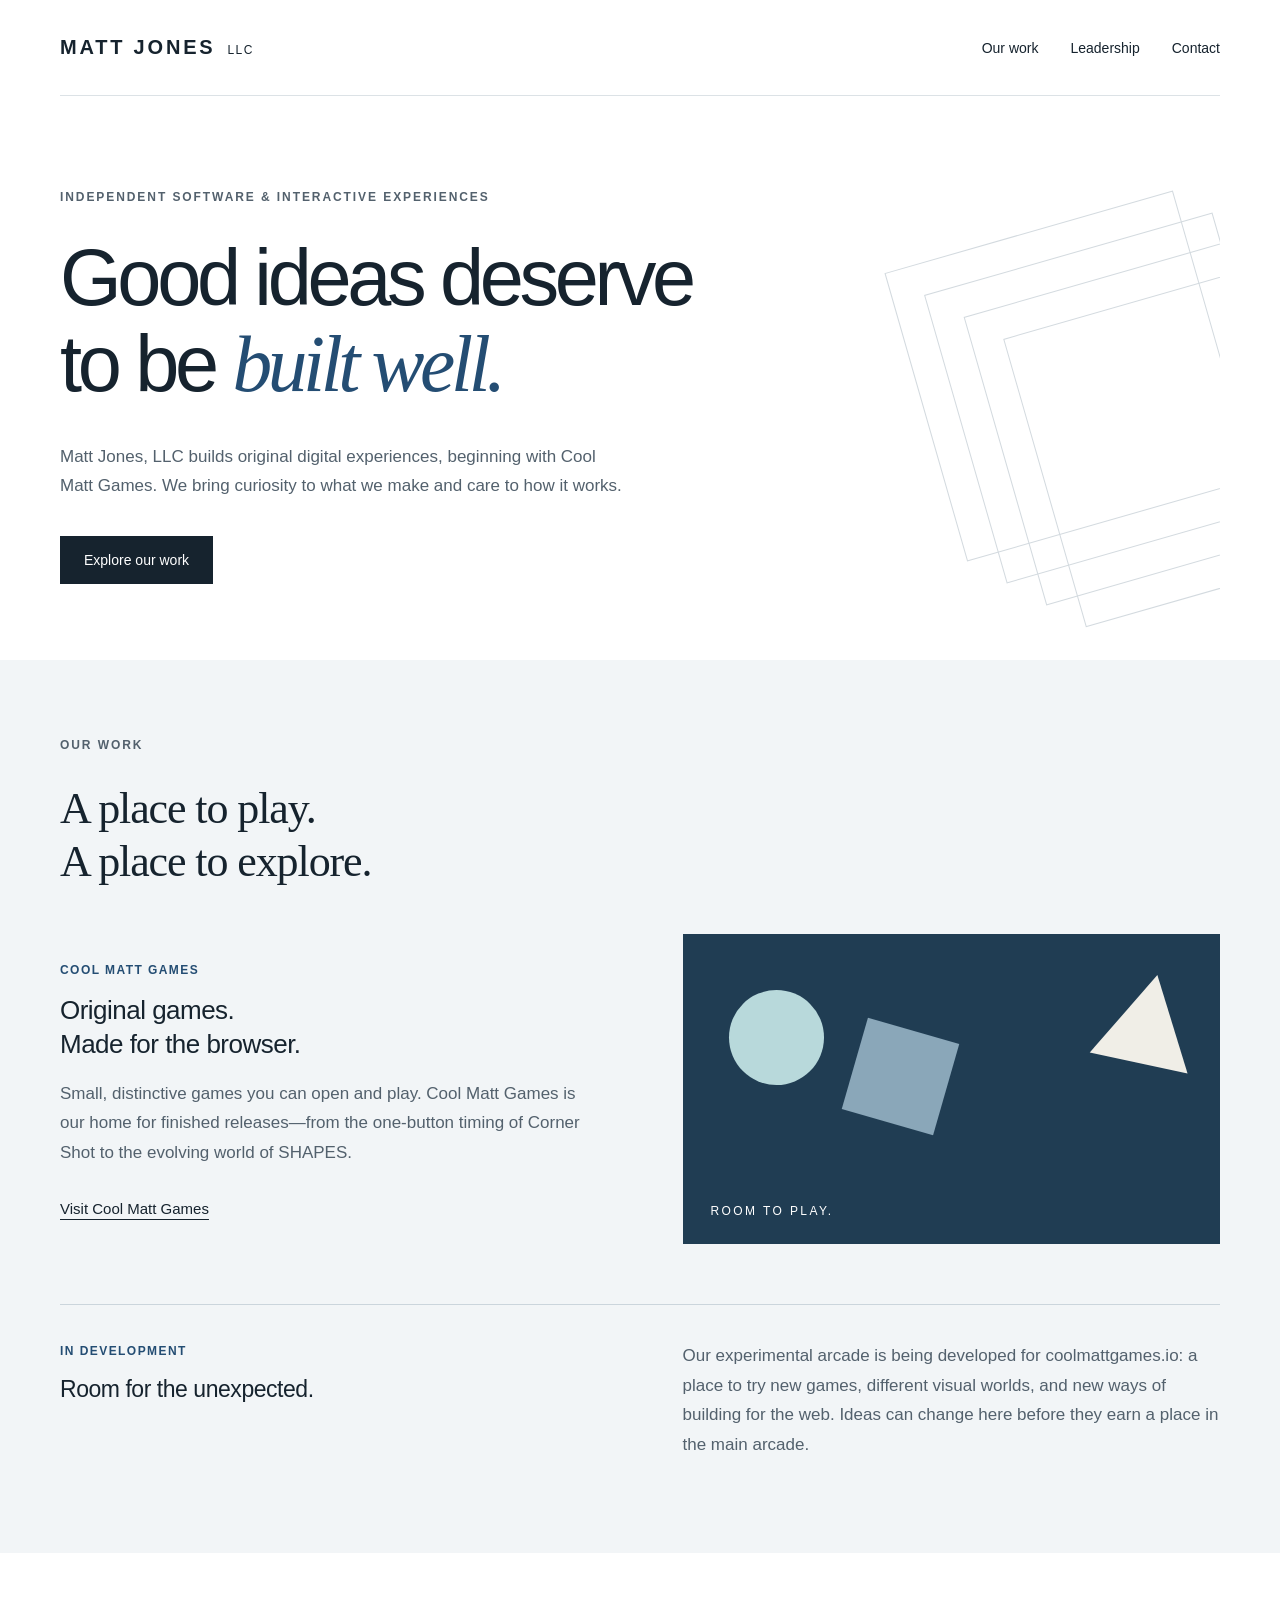
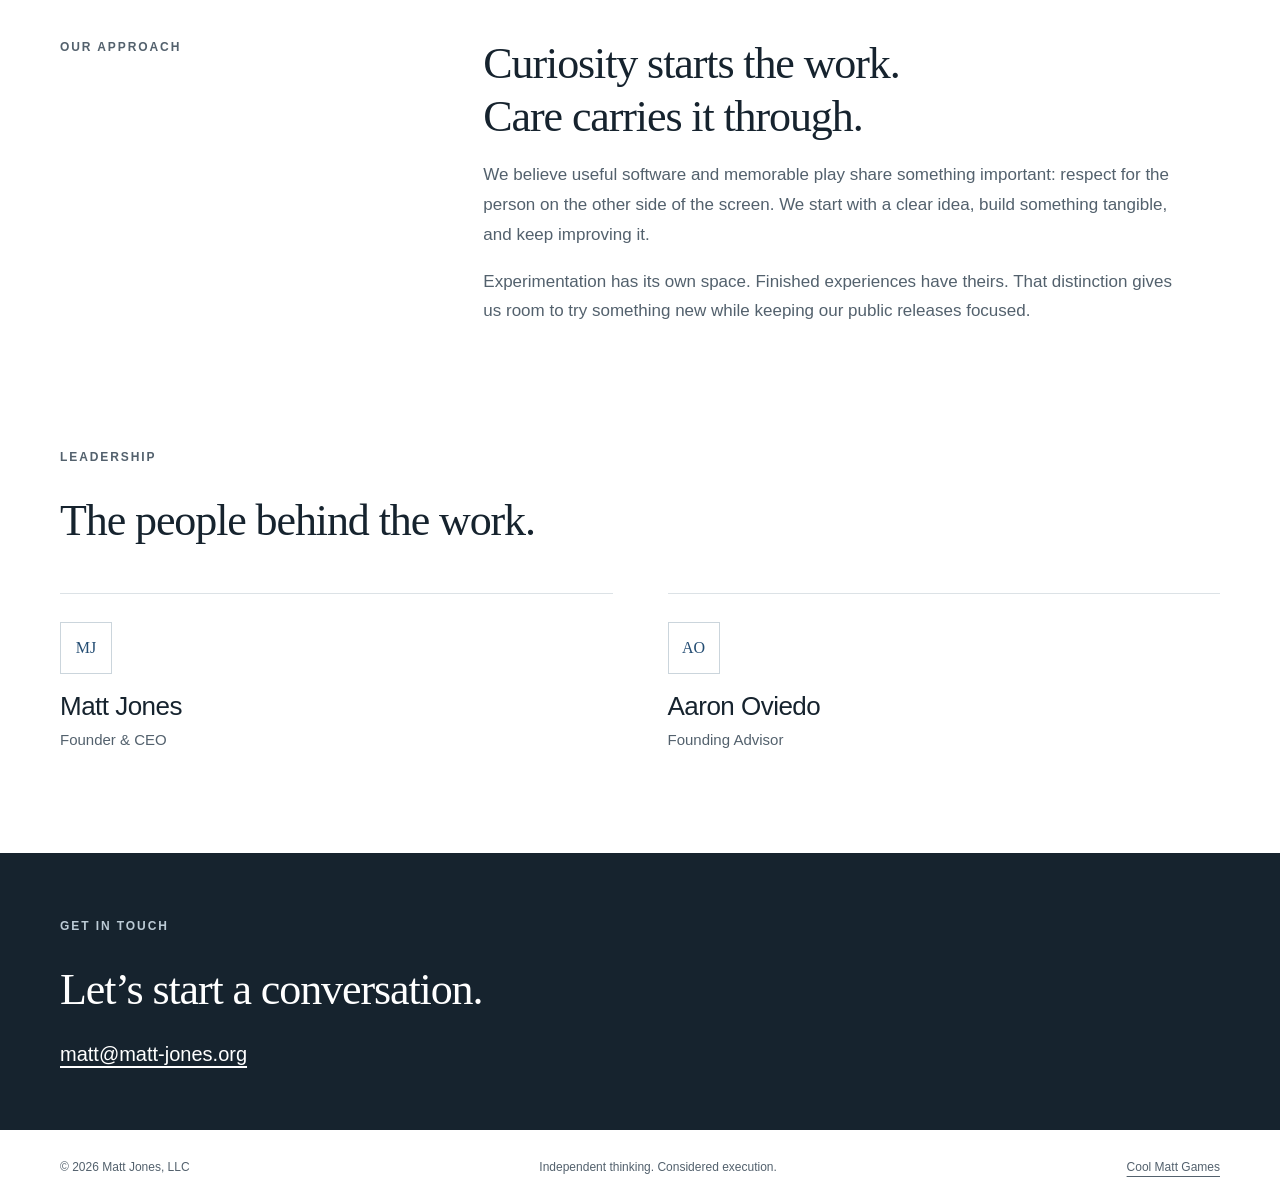
==== index.html @ 23933358 "Create company website and Claude-ready development foundation" ====
<!doctype html>
<html lang="en">
<head>
<meta charset="utf-8"><meta name="viewport" content="width=device-width, initial-scale=1">
<title>Matt Jones, LLC | Independent software & interactive experiences</title>
<meta name="description" content="Matt Jones, LLC is the company behind Cool Matt Games. Independent software, original browser games, and room to explore what's next.">
<link rel="canonical" href="https://matt-jones.org/"><link rel="icon" href="assets/mark.svg" type="image/svg+xml"><link rel="stylesheet" href="assets/company.css">
<meta property="og:title" content="Matt Jones, LLC"><meta property="og:description" content="Independent software. Original experiences. The company behind Cool Matt Games."><meta property="og:type" content="website"><meta property="og:url" content="https://matt-jones.org/">
</head>
<body>
<a class="skip" href="#main">Skip to content</a>
<header class="wrap"><a class="wordmark" href="./" aria-label="Matt Jones LLC home">MATT JONES<span>LLC</span></a><nav aria-label="Main navigation"><a href="#work">Our work</a><a href="#leadership">Leadership</a><a href="mailto:matt@matt-jones.org">Contact</a></nav></header>
<main id="main">
<section class="hero wrap"><p class="eyebrow">INDEPENDENT SOFTWARE & INTERACTIVE EXPERIENCES</p><h1>Good ideas deserve<br>to be <em>built well.</em></h1><div class="intro"><p>Matt Jones, LLC builds original digital experiences, beginning with Cool Matt Games. We bring curiosity to what we make and care to how it works.</p><a class="button" href="#work">Explore our work</a></div><div class="architectural" aria-hidden="true"><span></span><span></span><span></span><span></span></div></section>
<section class="work" id="work"><div class="wrap"><div class="section-heading"><p class="eyebrow">OUR WORK</p><h2>A place to play.<br>A place to explore.</h2></div><article class="project"><div><span class="tag">COOL MATT GAMES</span><h3>Original games.<br>Made for the browser.</h3><p>Small, distinctive games you can open and play. Cool Matt Games is our home for finished releases—from the one-button timing of Corner Shot to the evolving world of SHAPES.</p><a class="text-link" href="https://coolmatt.games">Visit Cool Matt Games</a></div><div class="game-art" aria-hidden="true"><div class="circle"></div><div class="square"></div><div class="triangle"></div><span>ROOM TO PLAY.</span></div></article><article class="experiment"><div><span class="tag">IN DEVELOPMENT</span><h3>Room for the unexpected.</h3></div><p>Our experimental arcade is being developed for coolmattgames.io: a place to try new games, different visual worlds, and new ways of building for the web. Ideas can change here before they earn a place in the main arcade.</p></article></div></section>
<section class="approach wrap"><p class="eyebrow">OUR APPROACH</p><div><h2>Curiosity starts the work.<br>Care carries it through.</h2><p>We believe useful software and memorable play share something important: respect for the person on the other side of the screen. We start with a clear idea, build something tangible, and keep improving it.</p><p>Experimentation has its own space. Finished experiences have theirs. That distinction gives us room to try something new while keeping our public releases focused.</p></div></section>
<section id="leadership" class="leadership wrap"><div class="section-heading"><p class="eyebrow">LEADERSHIP</p><h2>The people behind the work.</h2></div><div class="people"><article><span class="monogram" aria-hidden="true">MJ</span><h3>Matt Jones</h3><p>Founder & CEO</p></article><article><span class="monogram" aria-hidden="true">AO</span><h3>Aaron Oviedo</h3><p>Founding Advisor</p></article></div></section>
<section class="contact"><div class="wrap"><p class="eyebrow">GET IN TOUCH</p><h2>Let’s start a conversation.</h2><a href="mailto:matt@matt-jones.org">matt@matt-jones.org</a></div></section>
</main><footer class="wrap"><span>© 2026 Matt Jones, LLC</span><span>Independent thinking. Considered execution.</span><a href="https://coolmatt.games">Cool Matt Games</a></footer>
</body></html>
---- assets/company.css ----
:root{color-scheme:light;--ink:#16232e;--muted:#53616d;--blue:#244d73;--line:#dce2e6;--paper:#fff;--soft:#f2f5f7;font-family:Arial,Helvetica,sans-serif;color:var(--ink);background:var(--paper)}
*{box-sizing:border-box}body{margin:0}a{color:inherit;text-underline-offset:5px}a:focus-visible{outline:3px solid #2e72ad;outline-offset:6px}.wrap{width:min(1160px,calc(100% - 96px));margin-inline:auto}header{display:flex;align-items:center;justify-content:space-between;padding-block:36px;border-bottom:1px solid var(--line)}.wordmark{text-decoration:none;letter-spacing:.14em;font-size:20px;font-weight:800}.wordmark span{font-weight:400;font-size:12px;letter-spacing:.12em;margin-left:12px}nav{display:flex;gap:32px}nav a{text-decoration:none;font-size:14px}nav a:hover,.text-link:hover{color:var(--blue)}.eyebrow{font-size:12px;letter-spacing:.16em;font-weight:700;margin:0 0 28px;line-height:1.6}.hero{padding-top:92px;position:relative;overflow:hidden;padding-bottom:76px}.hero h1{font-size:clamp(48px,6.2vw,82px);font-weight:400;line-height:1.08;letter-spacing:-.055em;margin:0 0 34px;position:relative;z-index:1}.hero em{font-family:Georgia,serif;font-weight:400;color:var(--blue)}.intro{max-width:570px;position:relative;z-index:1}.intro p,p{font-size:17px;line-height:1.75;color:var(--muted)}.button{display:inline-block;background:var(--ink);color:white;text-decoration:none;padding:16px 24px;font-size:14px;margin-top:18px}.button:hover{background:var(--blue)}.architectural{position:absolute;right:0;top:130px;width:300px;height:300px;transform:rotate(-16deg);opacity:.5;z-index:0}.architectural span{position:absolute;border:1px solid #a8b6c0;width:100%;height:100%}.architectural span:nth-child(2){inset:32px}.architectural span:nth-child(3){inset:64px}.architectural span:nth-child(4){inset:96px}.work{background:var(--soft);padding:76px 0}.section-heading{margin-bottom:45px}h2{font-family:Georgia,serif;font-size:clamp(30px,3.5vw,44px);font-weight:400;line-height:1.2;letter-spacing:-.025em;margin:0}h3{font-size:26px;line-height:1.3;font-weight:500;letter-spacing:-.02em;margin:16px 0}.project{display:grid;grid-template-columns:1fr 1fr;gap:85px;align-items:center}.tag{font-size:12px;font-weight:700;letter-spacing:.12em;color:var(--blue)}.text-link{font-size:15px;display:inline-block;margin-top:15px}.game-art{height:310px;background:#203d53;position:relative;overflow:hidden}.game-art span{position:absolute;left:28px;bottom:26px;color:#fff;font-size:12px;letter-spacing:.2em}.circle{width:95px;height:95px;border-radius:50%;background:#b8d9db;position:absolute;top:56px;left:46px}.square{width:95px;height:95px;background:#8aa7b9;position:absolute;top:95px;left:170px;transform:rotate(16deg)}.triangle{position:absolute;right:22px;top:40px;width:0;height:0;border-left:50px solid transparent;border-right:50px solid transparent;border-bottom:90px solid #f0eee7;transform:rotate(12deg)}.experiment{border-top:1px solid #cbd5dc;margin-top:60px;padding-top:36px;display:grid;grid-template-columns:1fr 1fr;gap:85px}.experiment p{margin-top:0}.experiment h3{font-size:23px}.approach{padding-block:85px;display:grid;grid-template-columns:1fr 2fr;gap:55px}.approach p{max-width:700px}.leadership{padding-block:20px 85px}.people{display:grid;grid-template-columns:1fr 1fr;gap:55px}.people article{border-top:1px solid var(--line);padding-top:28px}.monogram{display:inline-flex;width:52px;height:52px;border:1px solid #cbd5dc;align-items:center;justify-content:center;font-family:Georgia,serif;color:var(--blue)}.people h3{margin-bottom:3px}.people p{margin-top:0;font-size:15px}.contact{background:var(--ink);color:white;padding-block:64px}.contact a{display:inline-block;margin-top:26px;font-size:20px}.contact .eyebrow{color:#bccbd6}footer{display:flex;flex-wrap:wrap;gap:24px;justify-content:space-between;padding-block:30px;font-size:12px;color:var(--muted)}.skip{position:absolute;left:20px;top:-80px;background:white;padding:12px;z-index:10}.skip:focus{top:12px}
@media(max-width:900px){.architectural{right:-200px;opacity:.25}.project,.experiment{gap:35px}.triangle{right:-15px}.square{left:130px}.wrap{width:calc(100% - 48px)}}@media(max-width:620px){header{align-items:flex-start;gap:24px;flex-direction:column;padding-block:24px}nav{gap:26px}.hero{padding-block:55px}.hero h1{font-size:48px}.eyebrow{font-size:11px}.architectural{display:none}.work{padding-block:48px}.project,.experiment,.approach{grid-template-columns:1fr;gap:24px}.game-art{height:260px}.square{left:45%}.triangle{right:20px}.experiment{margin-top:36px}.approach{padding-block:52px}.people{gap:20px}.people h3{font-size:22px}.leadership{padding-bottom:48px}footer{flex-direction:column;gap:14px}.contact{padding-block:45px}}
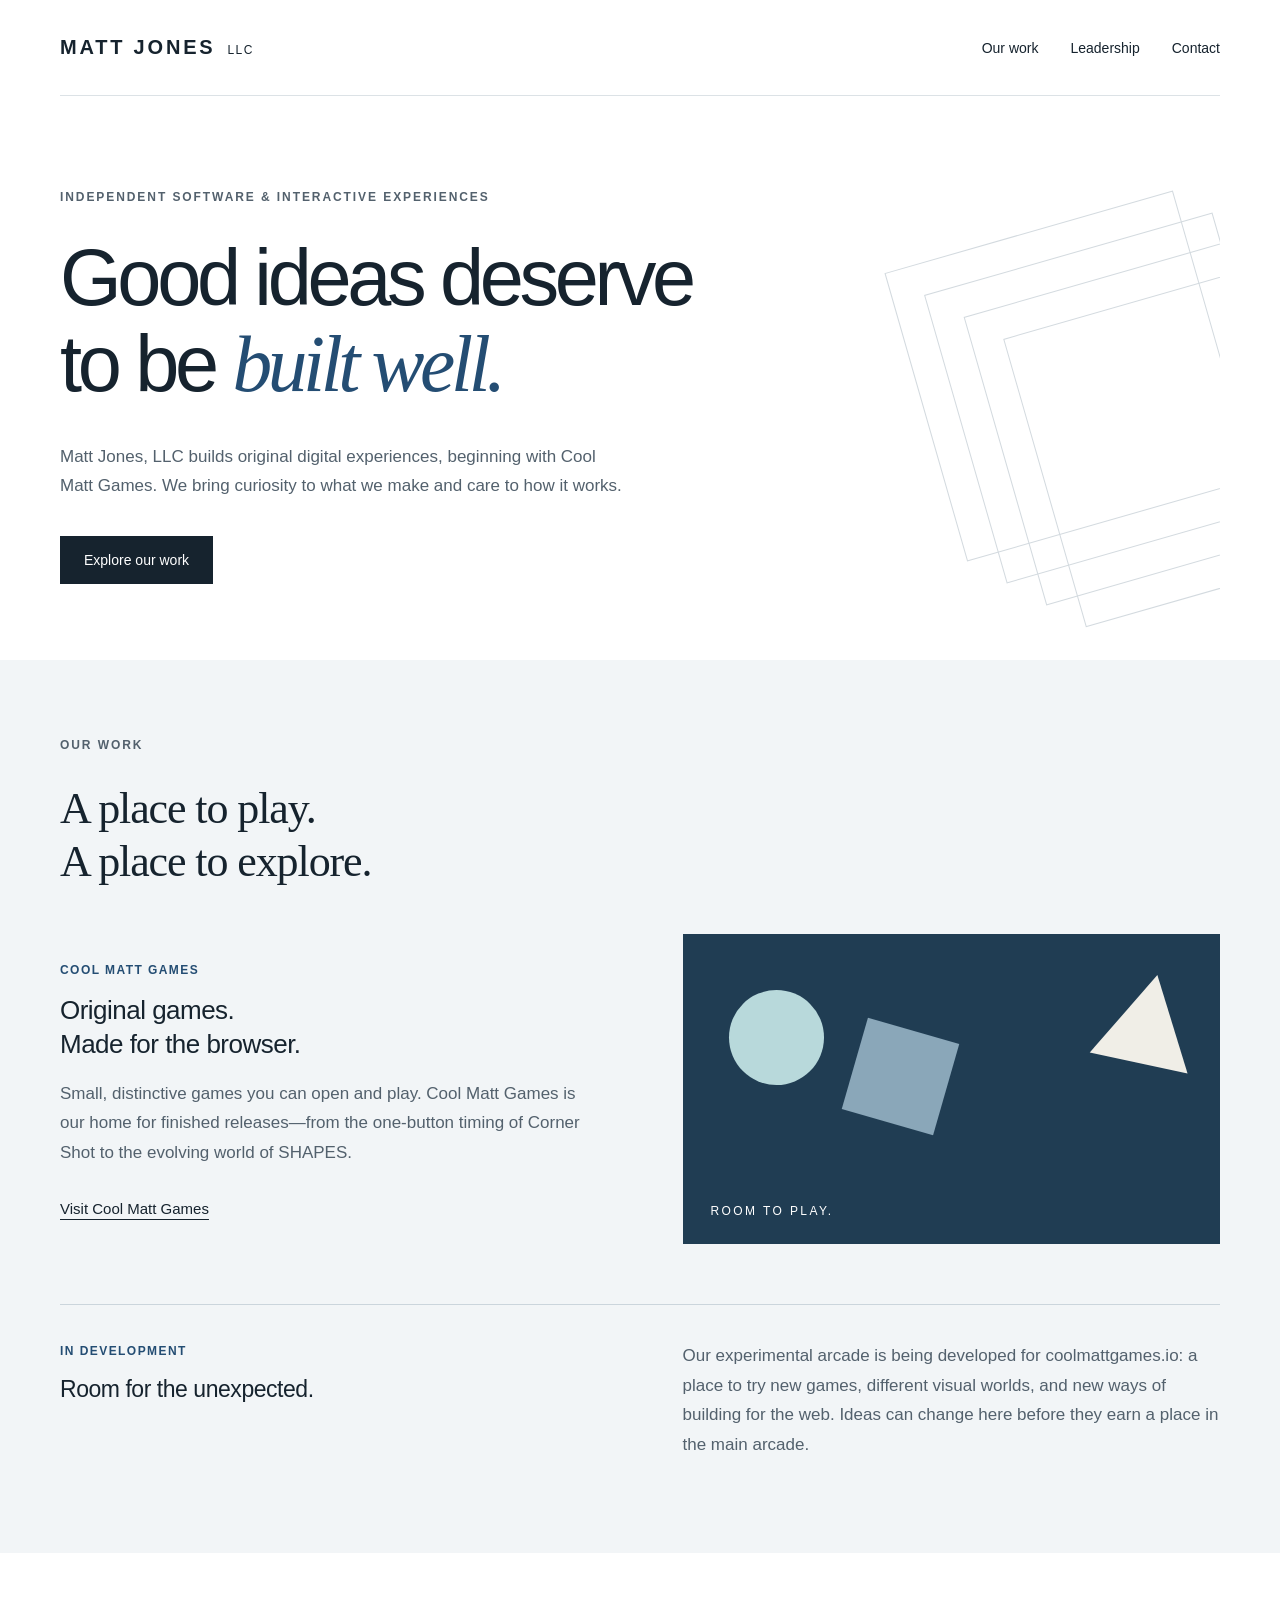
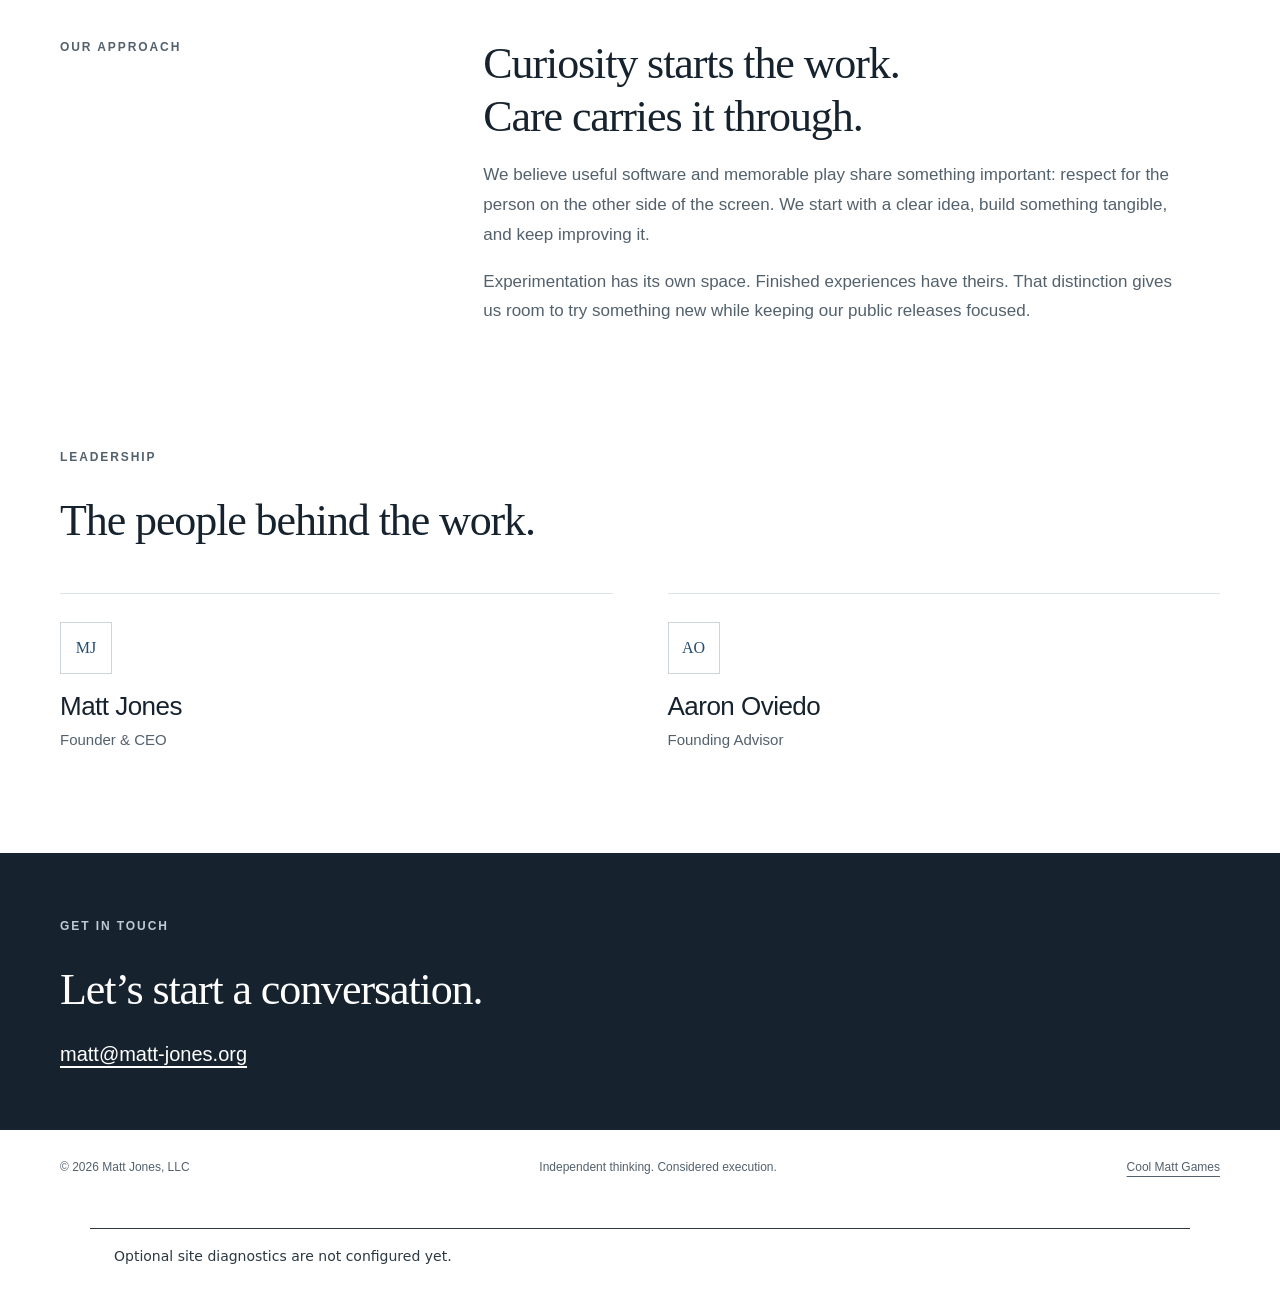
==== commit 5d2db9e4: "Publish site from 8105db6" ====
--- a/index.html
+++ b/index.html
@@ -6,6 +6,8 @@
 <meta name="description" content="Matt Jones, LLC is the company behind Cool Matt Games. Independent software, original browser games, and room to explore what's next.">
 <link rel="canonical" href="https://matt-jones.org/"><link rel="icon" href="assets/mark.svg" type="image/svg+xml"><link rel="stylesheet" href="assets/company.css">
 <meta property="og:title" content="Matt Jones, LLC"><meta property="og:description" content="Independent software. Original experiences. The company behind Cool Matt Games."><meta property="og:type" content="website"><meta property="og:url" content="https://matt-jones.org/">
+<script defer src="./assets/monitoring-config.js"></script>
+<script defer src="./assets/monitoring.js"></script>
 </head>
 <body>
 <a class="skip" href="#main">Skip to content</a>
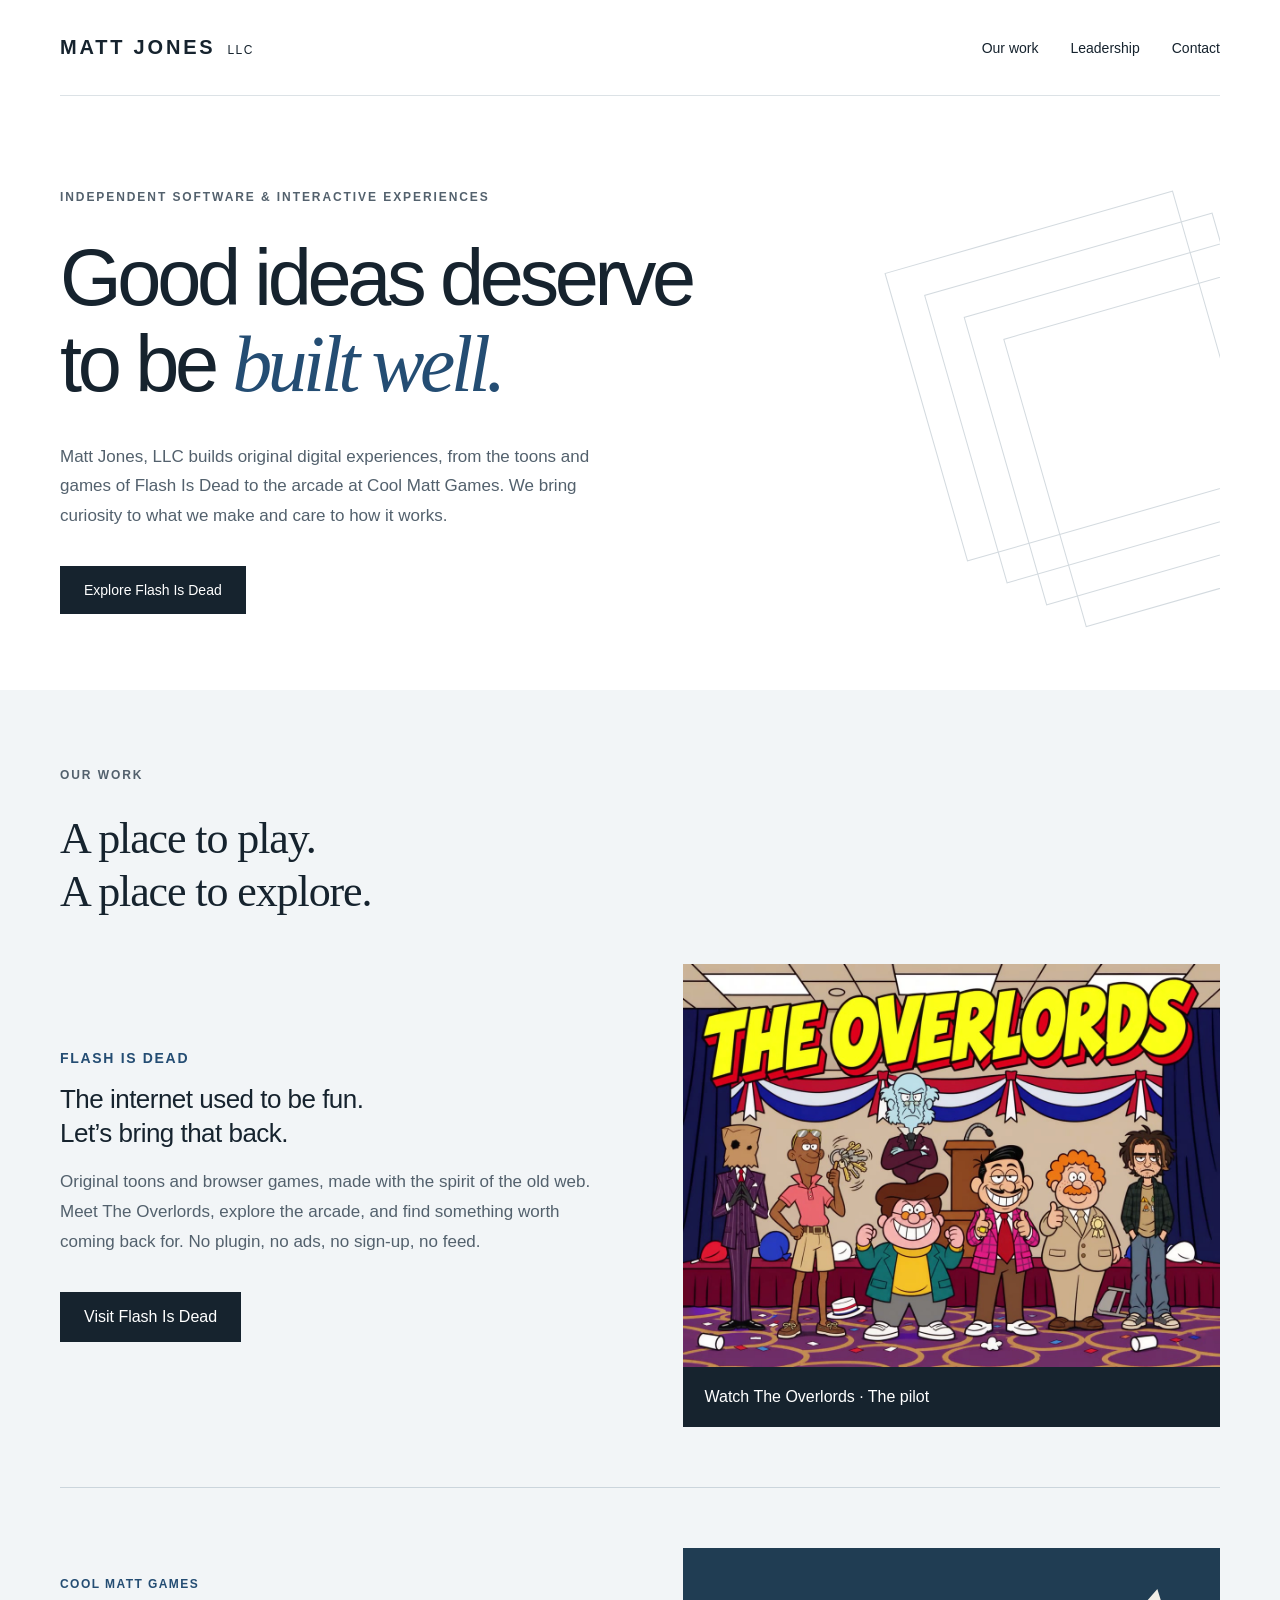
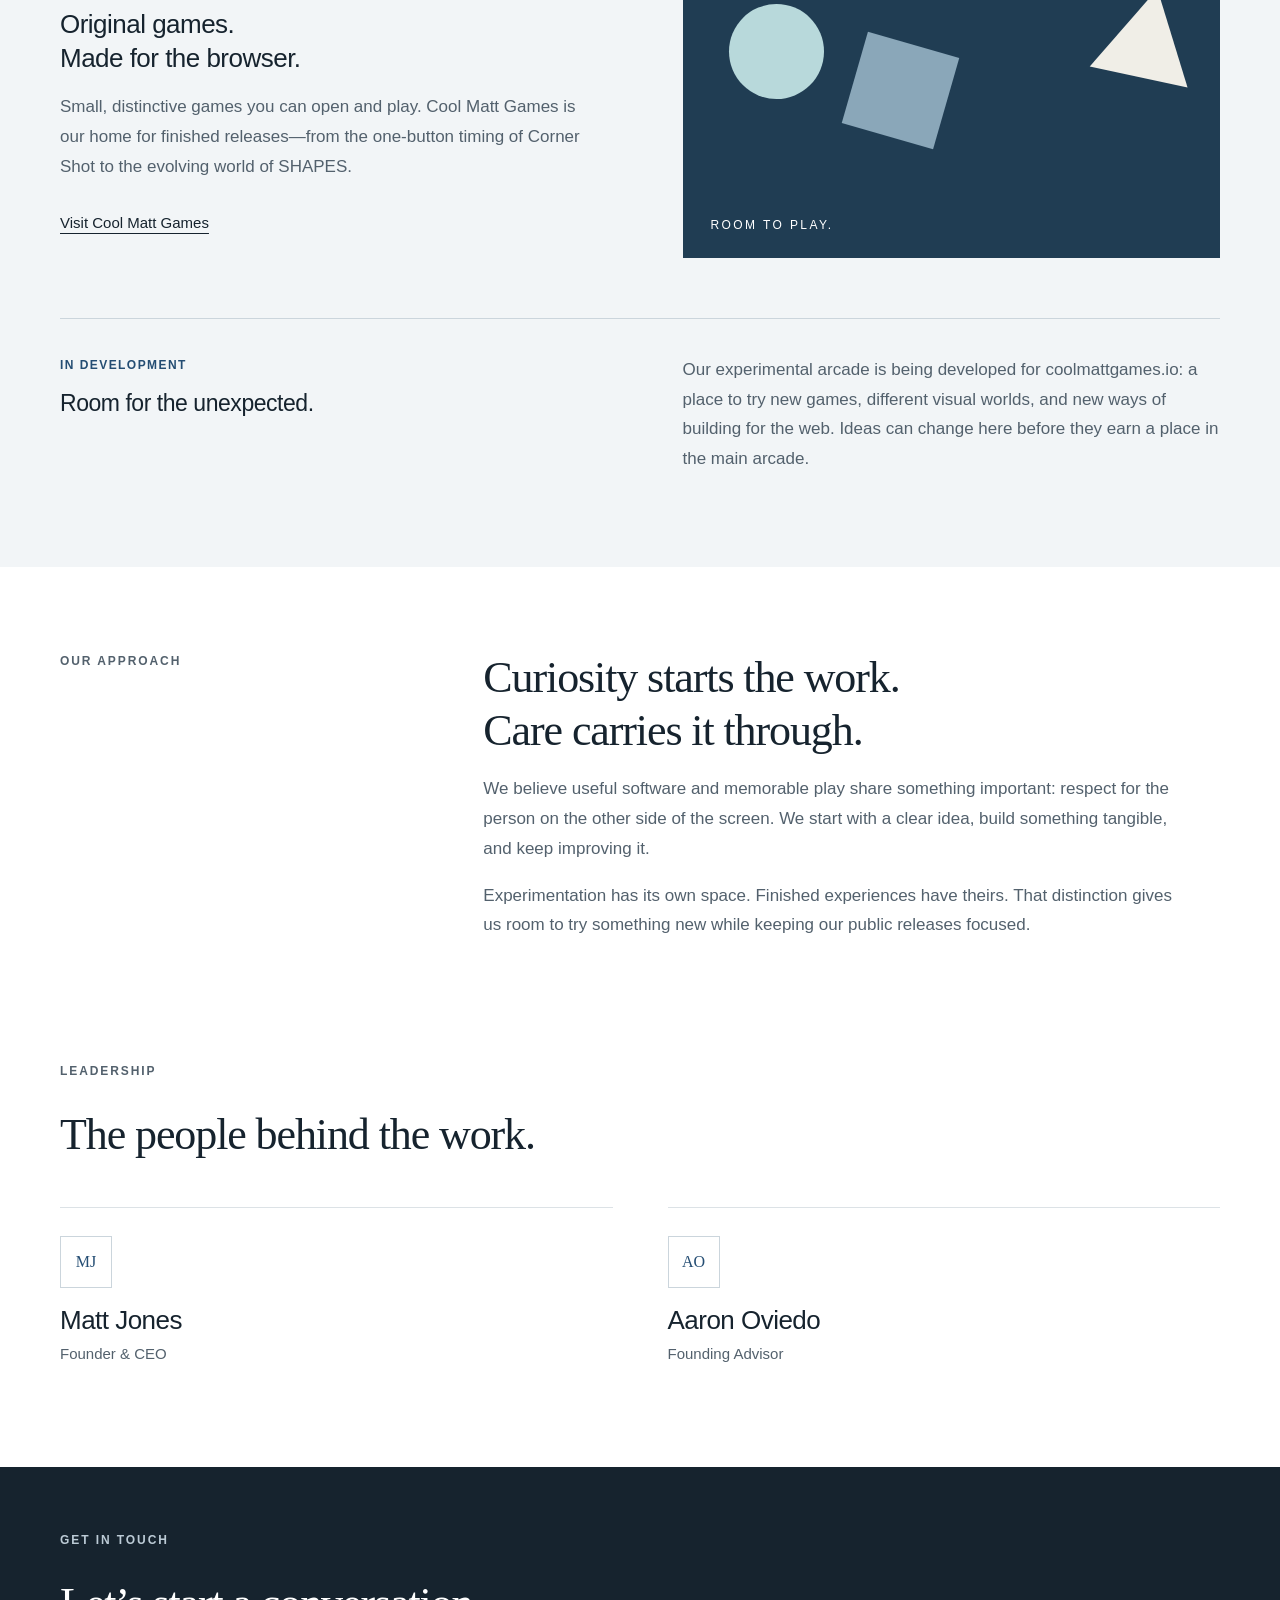
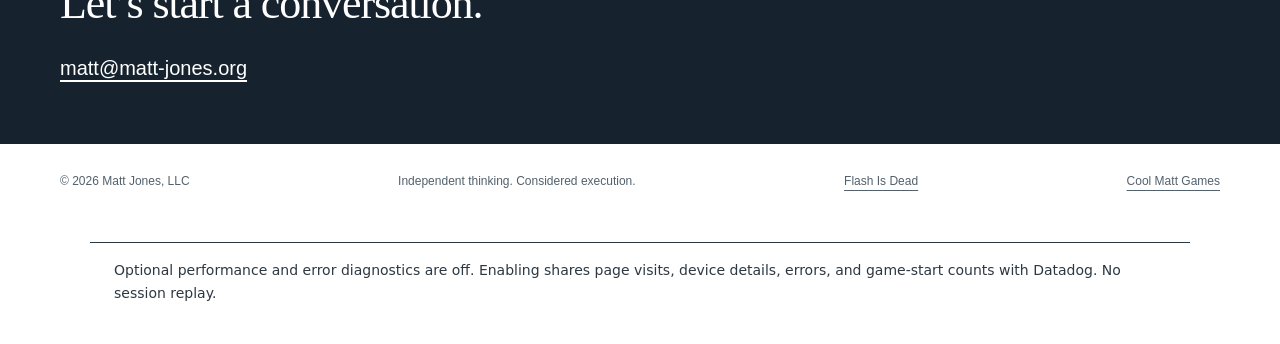
==== commit e3f4c33d: "Publish site from ded985d" ====
--- a/index.html
+++ b/index.html
@@ -3,9 +3,9 @@
 <head>
 <meta charset="utf-8"><meta name="viewport" content="width=device-width, initial-scale=1">
 <title>Matt Jones, LLC | Independent software & interactive experiences</title>
-<meta name="description" content="Matt Jones, LLC is the company behind Cool Matt Games. Independent software, original browser games, and room to explore what's next.">
+<meta name="description" content="Matt Jones, LLC is the company behind Flash Is Dead and Cool Matt Games. Original toons, browser games, and independent digital experiences.">
 <link rel="canonical" href="https://matt-jones.org/"><link rel="icon" href="assets/mark.svg" type="image/svg+xml"><link rel="stylesheet" href="assets/company.css">
-<meta property="og:title" content="Matt Jones, LLC"><meta property="og:description" content="Independent software. Original experiences. The company behind Cool Matt Games."><meta property="og:type" content="website"><meta property="og:url" content="https://matt-jones.org/">
+<meta property="og:title" content="Matt Jones, LLC"><meta property="og:description" content="Original toons. Browser games. Independent experiences. Discover Flash Is Dead, from Matt Jones, LLC."><meta property="og:type" content="website"><meta property="og:url" content="https://matt-jones.org/">
 <script defer src="./assets/monitoring-config.js"></script>
 <script defer src="./assets/monitoring.js"></script>
 </head>
@@ -13,10 +13,13 @@
 <a class="skip" href="#main">Skip to content</a>
 <header class="wrap"><a class="wordmark" href="./" aria-label="Matt Jones LLC home">MATT JONES<span>LLC</span></a><nav aria-label="Main navigation"><a href="#work">Our work</a><a href="#leadership">Leadership</a><a href="mailto:matt@matt-jones.org">Contact</a></nav></header>
 <main id="main">
-<section class="hero wrap"><p class="eyebrow">INDEPENDENT SOFTWARE & INTERACTIVE EXPERIENCES</p><h1>Good ideas deserve<br>to be <em>built well.</em></h1><div class="intro"><p>Matt Jones, LLC builds original digital experiences, beginning with Cool Matt Games. We bring curiosity to what we make and care to how it works.</p><a class="button" href="#work">Explore our work</a></div><div class="architectural" aria-hidden="true"><span></span><span></span><span></span><span></span></div></section>
-<section class="work" id="work"><div class="wrap"><div class="section-heading"><p class="eyebrow">OUR WORK</p><h2>A place to play.<br>A place to explore.</h2></div><article class="project"><div><span class="tag">COOL MATT GAMES</span><h3>Original games.<br>Made for the browser.</h3><p>Small, distinctive games you can open and play. Cool Matt Games is our home for finished releases—from the one-button timing of Corner Shot to the evolving world of SHAPES.</p><a class="text-link" href="https://coolmatt.games">Visit Cool Matt Games</a></div><div class="game-art" aria-hidden="true"><div class="circle"></div><div class="square"></div><div class="triangle"></div><span>ROOM TO PLAY.</span></div></article><article class="experiment"><div><span class="tag">IN DEVELOPMENT</span><h3>Room for the unexpected.</h3></div><p>Our experimental arcade is being developed for coolmattgames.io: a place to try new games, different visual worlds, and new ways of building for the web. Ideas can change here before they earn a place in the main arcade.</p></article></div></section>
+<section class="hero wrap"><p class="eyebrow">INDEPENDENT SOFTWARE & INTERACTIVE EXPERIENCES</p><h1>Good ideas deserve<br>to be <em>built well.</em></h1><div class="intro"><p>Matt Jones, LLC builds original digital experiences, from the toons and games of Flash Is Dead to the arcade at Cool Matt Games. We bring curiosity to what we make and care to how it works.</p><a class="button" href="https://flashisdead.com/">Explore Flash Is Dead</a></div><div class="architectural" aria-hidden="true"><span></span><span></span><span></span><span></span></div></section>
+<section class="work" id="work"><div class="wrap"><div class="section-heading"><p class="eyebrow">OUR WORK</p><h2>A place to play.<br>A place to explore.</h2></div><article class="project featured-project" aria-labelledby="flash-title">
+<div><span class="tag">FLASH IS DEAD</span><h3 id="flash-title">The internet used to be fun.<br>Let’s bring that back.</h3><p>Original toons and browser games, made with the spirit of the old web. Meet The Overlords, explore the arcade, and find something worth coming back for. No plugin, no ads, no sign-up, no feed.</p><a class="button" href="https://flashisdead.com/">Visit Flash Is Dead</a></div>
+<a class="toon-preview" href="https://flashisdead.com/toons/the-overlords/" aria-label="Watch The Overlords on Flash Is Dead"><img src="assets/flash-is-dead-overlords.jpg" alt="The cast of The Overlords, an original cartoon on Flash Is Dead" width="800" height="600" loading="lazy"><span>Watch The Overlords · The pilot</span></a>
+</article><article class="project"><div><span class="tag">COOL MATT GAMES</span><h3>Original games.<br>Made for the browser.</h3><p>Small, distinctive games you can open and play. Cool Matt Games is our home for finished releases—from the one-button timing of Corner Shot to the evolving world of SHAPES.</p><a class="text-link" href="https://coolmatt.games">Visit Cool Matt Games</a></div><div class="game-art" aria-hidden="true"><div class="circle"></div><div class="square"></div><div class="triangle"></div><span>ROOM TO PLAY.</span></div></article><article class="experiment"><div><span class="tag">IN DEVELOPMENT</span><h3>Room for the unexpected.</h3></div><p>Our experimental arcade is being developed for coolmattgames.io: a place to try new games, different visual worlds, and new ways of building for the web. Ideas can change here before they earn a place in the main arcade.</p></article></div></section>
 <section class="approach wrap"><p class="eyebrow">OUR APPROACH</p><div><h2>Curiosity starts the work.<br>Care carries it through.</h2><p>We believe useful software and memorable play share something important: respect for the person on the other side of the screen. We start with a clear idea, build something tangible, and keep improving it.</p><p>Experimentation has its own space. Finished experiences have theirs. That distinction gives us room to try something new while keeping our public releases focused.</p></div></section>
 <section id="leadership" class="leadership wrap"><div class="section-heading"><p class="eyebrow">LEADERSHIP</p><h2>The people behind the work.</h2></div><div class="people"><article><span class="monogram" aria-hidden="true">MJ</span><h3>Matt Jones</h3><p>Founder & CEO</p></article><article><span class="monogram" aria-hidden="true">AO</span><h3>Aaron Oviedo</h3><p>Founding Advisor</p></article></div></section>
 <section class="contact"><div class="wrap"><p class="eyebrow">GET IN TOUCH</p><h2>Let’s start a conversation.</h2><a href="mailto:matt@matt-jones.org">matt@matt-jones.org</a></div></section>
-</main><footer class="wrap"><span>© 2026 Matt Jones, LLC</span><span>Independent thinking. Considered execution.</span><a href="https://coolmatt.games">Cool Matt Games</a></footer>
+</main><footer class="wrap"><span>© 2026 Matt Jones, LLC</span><span>Independent thinking. Considered execution.</span><a href="https://flashisdead.com/">Flash Is Dead</a><a href="https://coolmatt.games">Cool Matt Games</a></footer>
 </body></html>
--- a/assets/company.css
+++ b/assets/company.css
@@ -1,3 +1,5 @@
 :root{color-scheme:light;--ink:#16232e;--muted:#53616d;--blue:#244d73;--line:#dce2e6;--paper:#fff;--soft:#f2f5f7;font-family:Arial,Helvetica,sans-serif;color:var(--ink);background:var(--paper)}
 *{box-sizing:border-box}body{margin:0}a{color:inherit;text-underline-offset:5px}a:focus-visible{outline:3px solid #2e72ad;outline-offset:6px}.wrap{width:min(1160px,calc(100% - 96px));margin-inline:auto}header{display:flex;align-items:center;justify-content:space-between;padding-block:36px;border-bottom:1px solid var(--line)}.wordmark{text-decoration:none;letter-spacing:.14em;font-size:20px;font-weight:800}.wordmark span{font-weight:400;font-size:12px;letter-spacing:.12em;margin-left:12px}nav{display:flex;gap:32px}nav a{text-decoration:none;font-size:14px}nav a:hover,.text-link:hover{color:var(--blue)}.eyebrow{font-size:12px;letter-spacing:.16em;font-weight:700;margin:0 0 28px;line-height:1.6}.hero{padding-top:92px;position:relative;overflow:hidden;padding-bottom:76px}.hero h1{font-size:clamp(48px,6.2vw,82px);font-weight:400;line-height:1.08;letter-spacing:-.055em;margin:0 0 34px;position:relative;z-index:1}.hero em{font-family:Georgia,serif;font-weight:400;color:var(--blue)}.intro{max-width:570px;position:relative;z-index:1}.intro p,p{font-size:17px;line-height:1.75;color:var(--muted)}.button{display:inline-block;background:var(--ink);color:white;text-decoration:none;padding:16px 24px;font-size:14px;margin-top:18px}.button:hover{background:var(--blue)}.architectural{position:absolute;right:0;top:130px;width:300px;height:300px;transform:rotate(-16deg);opacity:.5;z-index:0}.architectural span{position:absolute;border:1px solid #a8b6c0;width:100%;height:100%}.architectural span:nth-child(2){inset:32px}.architectural span:nth-child(3){inset:64px}.architectural span:nth-child(4){inset:96px}.work{background:var(--soft);padding:76px 0}.section-heading{margin-bottom:45px}h2{font-family:Georgia,serif;font-size:clamp(30px,3.5vw,44px);font-weight:400;line-height:1.2;letter-spacing:-.025em;margin:0}h3{font-size:26px;line-height:1.3;font-weight:500;letter-spacing:-.02em;margin:16px 0}.project{display:grid;grid-template-columns:1fr 1fr;gap:85px;align-items:center}.tag{font-size:12px;font-weight:700;letter-spacing:.12em;color:var(--blue)}.text-link{font-size:15px;display:inline-block;margin-top:15px}.game-art{height:310px;background:#203d53;position:relative;overflow:hidden}.game-art span{position:absolute;left:28px;bottom:26px;color:#fff;font-size:12px;letter-spacing:.2em}.circle{width:95px;height:95px;border-radius:50%;background:#b8d9db;position:absolute;top:56px;left:46px}.square{width:95px;height:95px;background:#8aa7b9;position:absolute;top:95px;left:170px;transform:rotate(16deg)}.triangle{position:absolute;right:22px;top:40px;width:0;height:0;border-left:50px solid transparent;border-right:50px solid transparent;border-bottom:90px solid #f0eee7;transform:rotate(12deg)}.experiment{border-top:1px solid #cbd5dc;margin-top:60px;padding-top:36px;display:grid;grid-template-columns:1fr 1fr;gap:85px}.experiment p{margin-top:0}.experiment h3{font-size:23px}.approach{padding-block:85px;display:grid;grid-template-columns:1fr 2fr;gap:55px}.approach p{max-width:700px}.leadership{padding-block:20px 85px}.people{display:grid;grid-template-columns:1fr 1fr;gap:55px}.people article{border-top:1px solid var(--line);padding-top:28px}.monogram{display:inline-flex;width:52px;height:52px;border:1px solid #cbd5dc;align-items:center;justify-content:center;font-family:Georgia,serif;color:var(--blue)}.people h3{margin-bottom:3px}.people p{margin-top:0;font-size:15px}.contact{background:var(--ink);color:white;padding-block:64px}.contact a{display:inline-block;margin-top:26px;font-size:20px}.contact .eyebrow{color:#bccbd6}footer{display:flex;flex-wrap:wrap;gap:24px;justify-content:space-between;padding-block:30px;font-size:12px;color:var(--muted)}.skip{position:absolute;left:20px;top:-80px;background:white;padding:12px;z-index:10}.skip:focus{top:12px}
 @media(max-width:900px){.architectural{right:-200px;opacity:.25}.project,.experiment{gap:35px}.triangle{right:-15px}.square{left:130px}.wrap{width:calc(100% - 48px)}}@media(max-width:620px){header{align-items:flex-start;gap:24px;flex-direction:column;padding-block:24px}nav{gap:26px}.hero{padding-block:55px}.hero h1{font-size:48px}.eyebrow{font-size:11px}.architectural{display:none}.work{padding-block:48px}.project,.experiment,.approach{grid-template-columns:1fr;gap:24px}.game-art{height:260px}.square{left:45%}.triangle{right:20px}.experiment{margin-top:36px}.approach{padding-block:52px}.people{gap:20px}.people h3{font-size:22px}.leadership{padding-bottom:48px}footer{flex-direction:column;gap:14px}.contact{padding-block:45px}}
+
+.featured-project{padding-bottom:60px;margin-bottom:60px;border-bottom:1px solid #cbd5dc}.featured-project .tag{font-size:14px}.featured-project .button{font-size:16px}.toon-preview{display:block;background:var(--ink);color:#fff;text-decoration:none}.toon-preview img{display:block;width:100%;height:auto;aspect-ratio:4/3;object-fit:cover}.toon-preview span{display:block;padding:18px 22px;font-size:16px;line-height:1.5}.toon-preview:hover span{text-decoration:underline}@media(max-width:620px){.featured-project{padding-bottom:36px;margin-bottom:36px}}
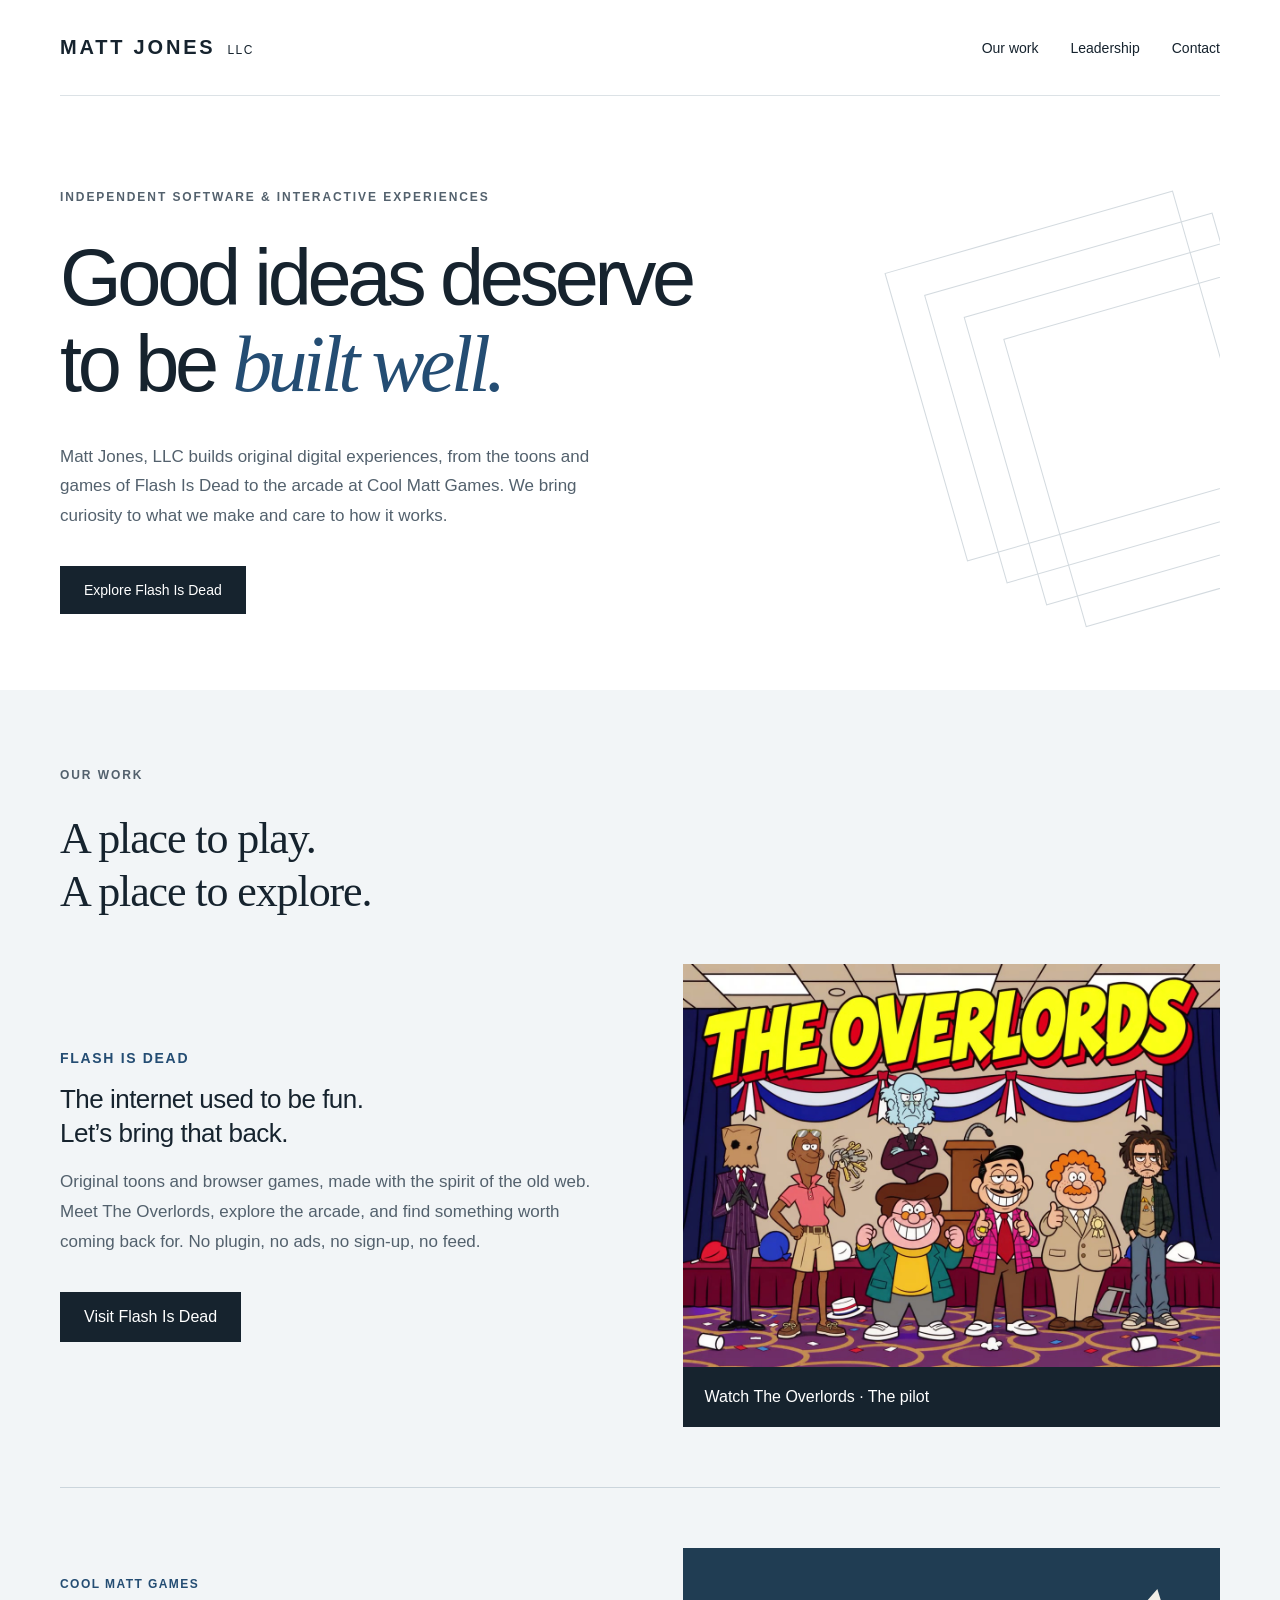
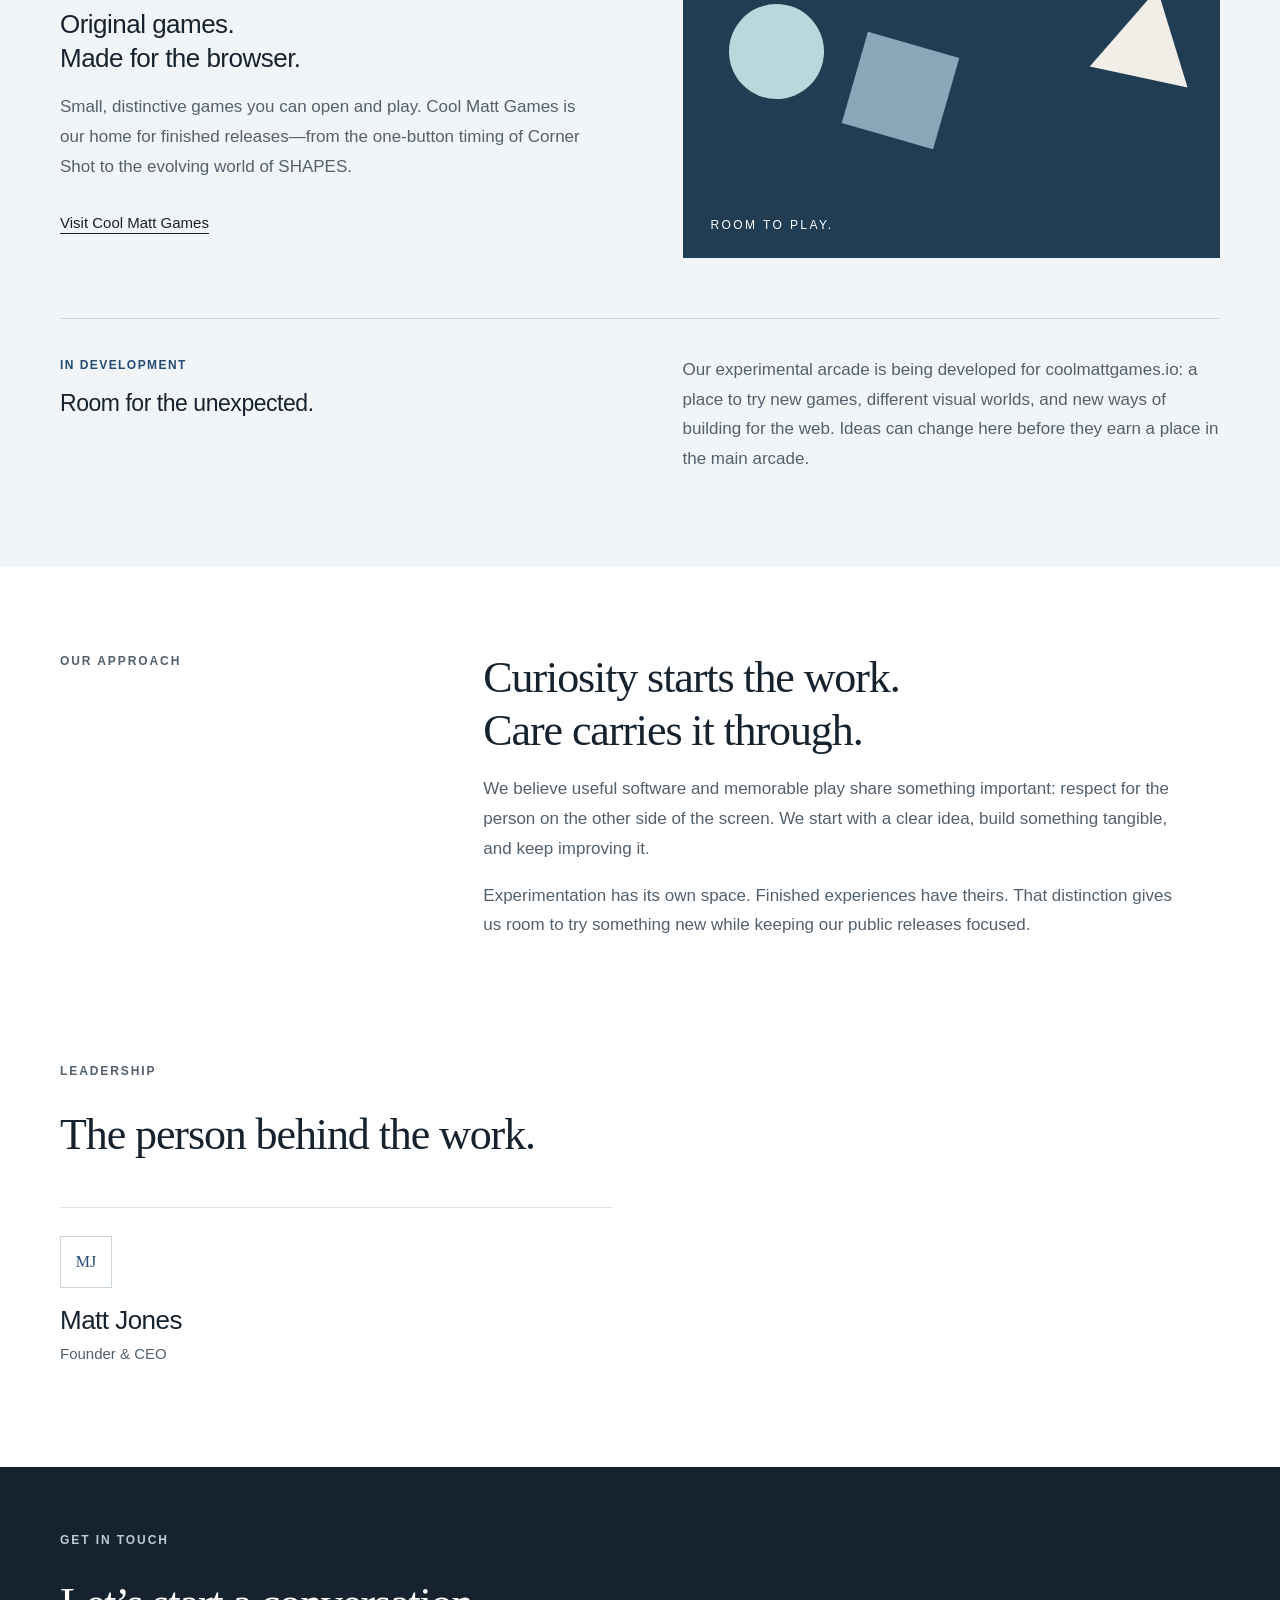
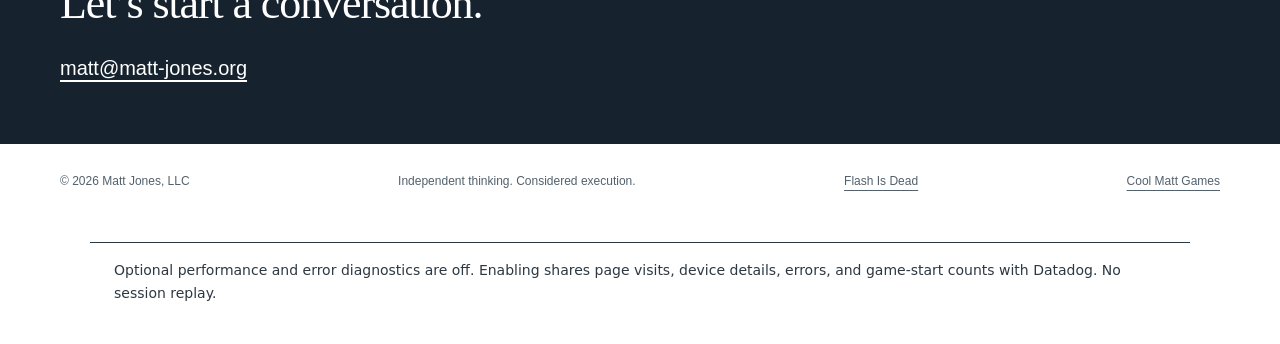
==== commit 7343266d: "Publish site from f555ab7" ====
--- a/index.html
+++ b/index.html
@@ -19,7 +19,7 @@
 <a class="toon-preview" href="https://flashisdead.com/toons/the-overlords/" aria-label="Watch The Overlords on Flash Is Dead"><img src="assets/flash-is-dead-overlords.jpg" alt="The cast of The Overlords, an original cartoon on Flash Is Dead" width="800" height="600" loading="lazy"><span>Watch The Overlords · The pilot</span></a>
 </article><article class="project"><div><span class="tag">COOL MATT GAMES</span><h3>Original games.<br>Made for the browser.</h3><p>Small, distinctive games you can open and play. Cool Matt Games is our home for finished releases—from the one-button timing of Corner Shot to the evolving world of SHAPES.</p><a class="text-link" href="https://coolmatt.games">Visit Cool Matt Games</a></div><div class="game-art" aria-hidden="true"><div class="circle"></div><div class="square"></div><div class="triangle"></div><span>ROOM TO PLAY.</span></div></article><article class="experiment"><div><span class="tag">IN DEVELOPMENT</span><h3>Room for the unexpected.</h3></div><p>Our experimental arcade is being developed for coolmattgames.io: a place to try new games, different visual worlds, and new ways of building for the web. Ideas can change here before they earn a place in the main arcade.</p></article></div></section>
 <section class="approach wrap"><p class="eyebrow">OUR APPROACH</p><div><h2>Curiosity starts the work.<br>Care carries it through.</h2><p>We believe useful software and memorable play share something important: respect for the person on the other side of the screen. We start with a clear idea, build something tangible, and keep improving it.</p><p>Experimentation has its own space. Finished experiences have theirs. That distinction gives us room to try something new while keeping our public releases focused.</p></div></section>
-<section id="leadership" class="leadership wrap"><div class="section-heading"><p class="eyebrow">LEADERSHIP</p><h2>The people behind the work.</h2></div><div class="people"><article><span class="monogram" aria-hidden="true">MJ</span><h3>Matt Jones</h3><p>Founder & CEO</p></article><article><span class="monogram" aria-hidden="true">AO</span><h3>Aaron Oviedo</h3><p>Founding Advisor</p></article></div></section>
+<section id="leadership" class="leadership wrap"><div class="section-heading"><p class="eyebrow">LEADERSHIP</p><h2>The person behind the work.</h2></div><div class="people"><article><span class="monogram" aria-hidden="true">MJ</span><h3>Matt Jones</h3><p>Founder & CEO</p></article></div></section>
 <section class="contact"><div class="wrap"><p class="eyebrow">GET IN TOUCH</p><h2>Let’s start a conversation.</h2><a href="mailto:matt@matt-jones.org">matt@matt-jones.org</a></div></section>
 </main><footer class="wrap"><span>© 2026 Matt Jones, LLC</span><span>Independent thinking. Considered execution.</span><a href="https://flashisdead.com/">Flash Is Dead</a><a href="https://coolmatt.games">Cool Matt Games</a></footer>
 </body></html>
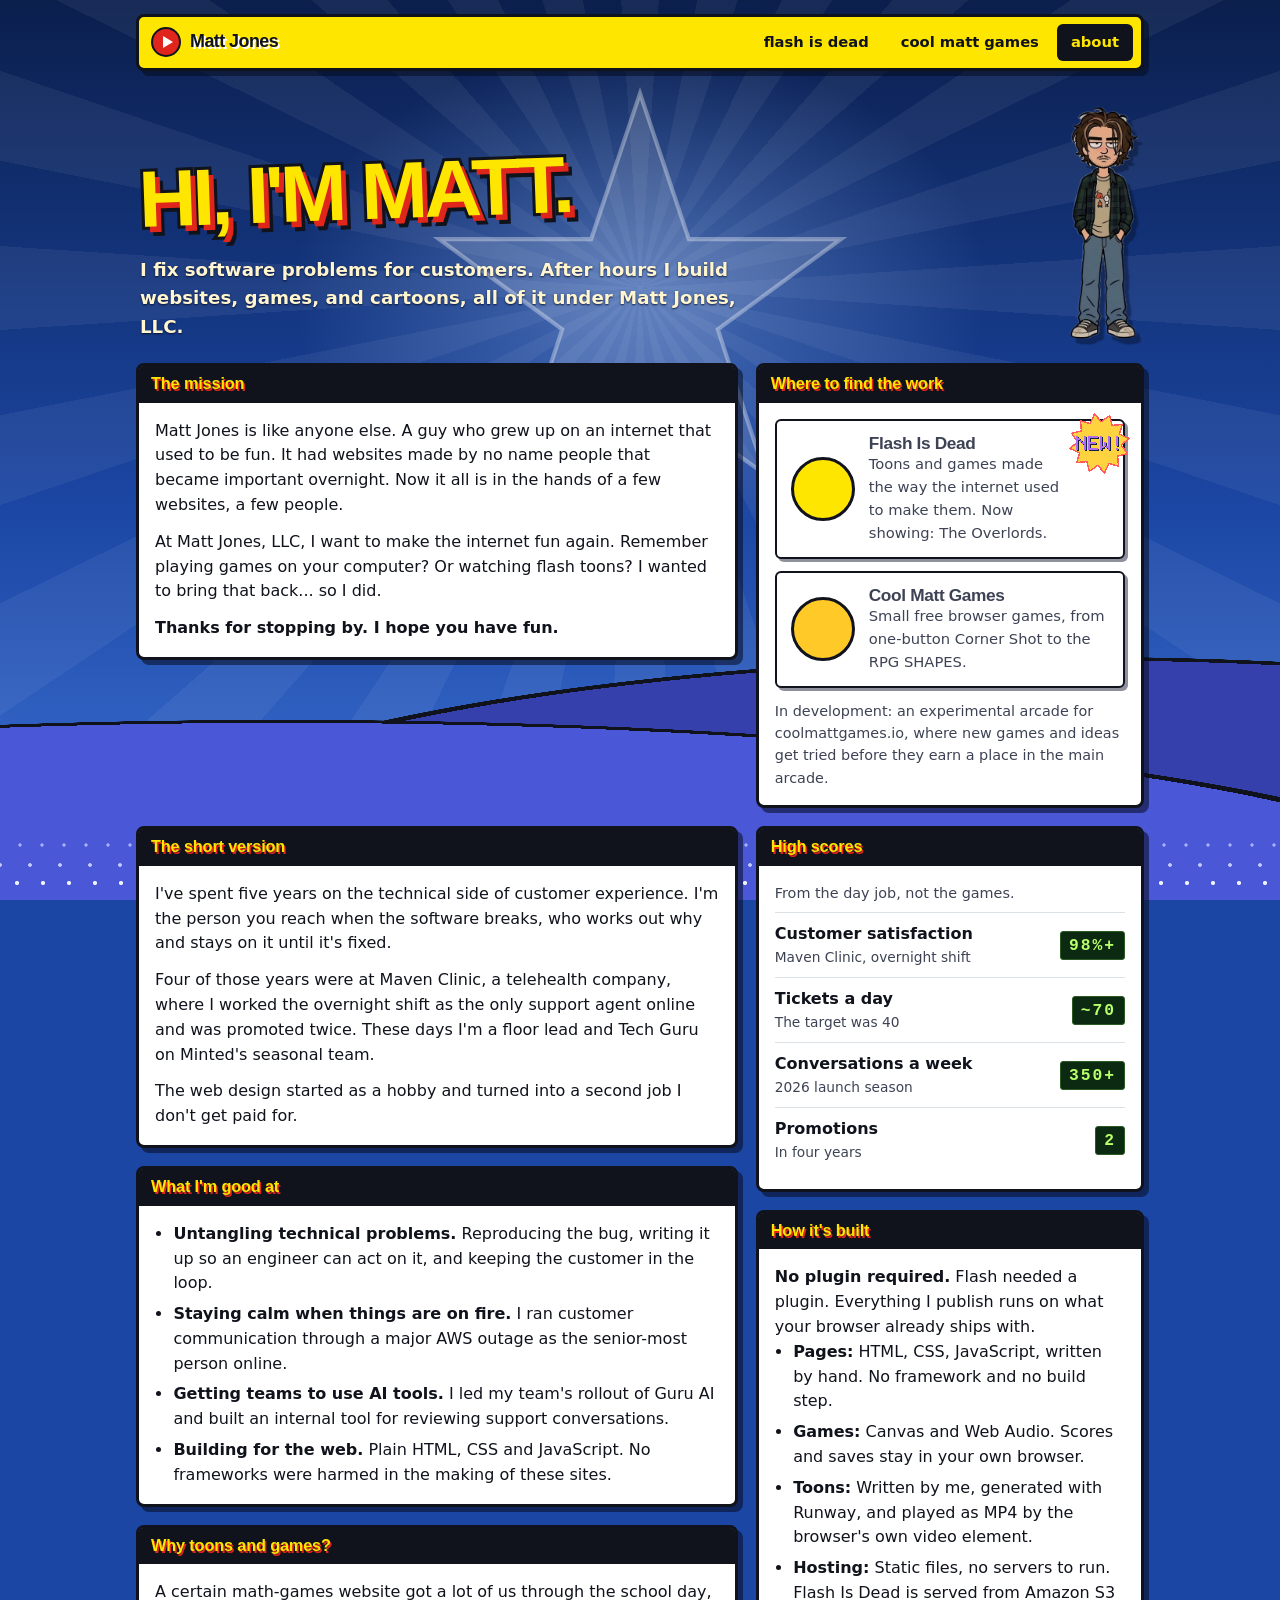
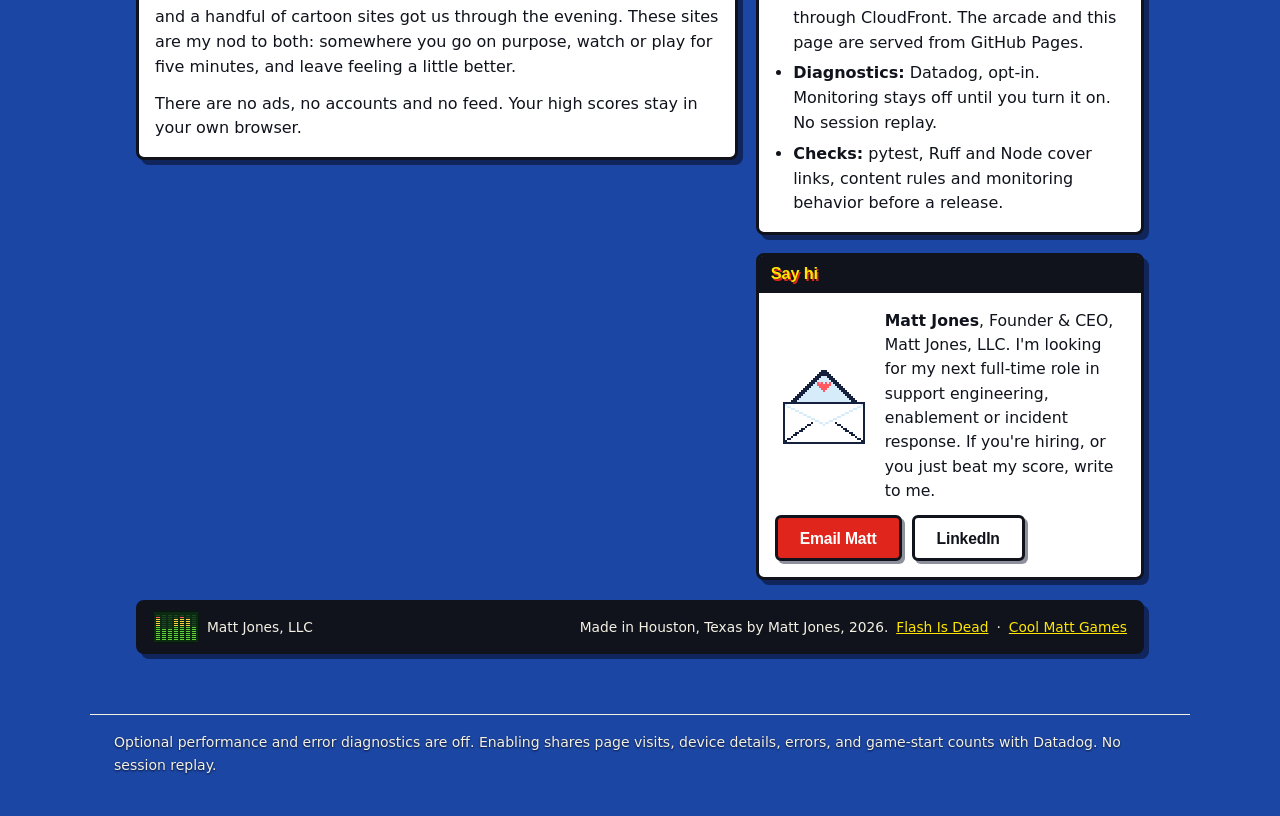
==== commit ddee7e5d: "Publish site from 5c94044" ====
--- a/index.html
+++ b/index.html
@@ -1,25 +1,183 @@
 <!doctype html>
 <html lang="en">
 <head>
-<meta charset="utf-8"><meta name="viewport" content="width=device-width, initial-scale=1">
-<title>Matt Jones, LLC | Independent software & interactive experiences</title>
-<meta name="description" content="Matt Jones, LLC is the company behind Flash Is Dead and Cool Matt Games. Original toons, browser games, and independent digital experiences.">
-<link rel="canonical" href="https://matt-jones.org/"><link rel="icon" href="assets/mark.svg" type="image/svg+xml"><link rel="stylesheet" href="assets/company.css">
-<meta property="og:title" content="Matt Jones, LLC"><meta property="og:description" content="Original toons. Browser games. Independent experiences. Discover Flash Is Dead, from Matt Jones, LLC."><meta property="og:type" content="website"><meta property="og:url" content="https://matt-jones.org/">
-<script defer src="./assets/monitoring-config.js"></script>
-<script defer src="./assets/monitoring.js"></script>
+<meta charset="utf-8">
+<meta name="viewport" content="width=device-width, initial-scale=1, viewport-fit=cover">
+<title>About Matt | Matt Jones, LLC</title>
+<meta name="description" content="Matt Jones, LLC is the home of Flash Is Dead and Cool Matt Games. Matt Jones: five years in tech-facing customer experience, making web cartoons and browser games on the side.">
+<meta name="theme-color" content="#071a3d">
+<meta property="og:title" content="About Matt | Matt Jones, LLC">
+<meta property="og:description" content="The person and the company behind Flash Is Dead and Cool Matt Games.">
+<meta property="og:type" content="profile">
+<meta property="og:url" content="https://matt-jones.org/">
+<link rel="canonical" href="https://matt-jones.org/">
+<link rel="icon" href="/favicon.ico?v=20261124d" sizes="16x16 32x32 48x48">
+<link rel="icon" type="image/png" sizes="16x16" href="/favicon-16x16.png?v=20261124d">
+<link rel="icon" type="image/png" sizes="32x32" href="/favicon-32x32.png?v=20261124d">
+<link rel="stylesheet" href="/assets/site.css">
+<link rel="stylesheet" href="/assets/hub.css">
+<script defer src="/assets/monitoring-config.js"></script>
+<script defer src="/assets/monitoring.js"></script>
 </head>
 <body>
 <a class="skip" href="#main">Skip to content</a>
-<header class="wrap"><a class="wordmark" href="./" aria-label="Matt Jones LLC home">MATT JONES<span>LLC</span></a><nav aria-label="Main navigation"><a href="#work">Our work</a><a href="#leadership">Leadership</a><a href="mailto:matt@matt-jones.org">Contact</a></nav></header>
-<main id="main">
-<section class="hero wrap"><p class="eyebrow">INDEPENDENT SOFTWARE & INTERACTIVE EXPERIENCES</p><h1>Good ideas deserve<br>to be <em>built well.</em></h1><div class="intro"><p>Matt Jones, LLC builds original digital experiences, from the toons and games of Flash Is Dead to the arcade at Cool Matt Games. We bring curiosity to what we make and care to how it works.</p><a class="button" href="https://flashisdead.com/">Explore Flash Is Dead</a></div><div class="architectural" aria-hidden="true"><span></span><span></span><span></span><span></span></div></section>
-<section class="work" id="work"><div class="wrap"><div class="section-heading"><p class="eyebrow">OUR WORK</p><h2>A place to play.<br>A place to explore.</h2></div><article class="project featured-project" aria-labelledby="flash-title">
-<div><span class="tag">FLASH IS DEAD</span><h3 id="flash-title">The internet used to be fun.<br>Let’s bring that back.</h3><p>Original toons and browser games, made with the spirit of the old web. Meet The Overlords, explore the arcade, and find something worth coming back for. No plugin, no ads, no sign-up, no feed.</p><a class="button" href="https://flashisdead.com/">Visit Flash Is Dead</a></div>
-<a class="toon-preview" href="https://flashisdead.com/toons/the-overlords/" aria-label="Watch The Overlords on Flash Is Dead"><img src="assets/flash-is-dead-overlords.jpg" alt="The cast of The Overlords, an original cartoon on Flash Is Dead" width="800" height="600" loading="lazy"><span>Watch The Overlords · The pilot</span></a>
-</article><article class="project"><div><span class="tag">COOL MATT GAMES</span><h3>Original games.<br>Made for the browser.</h3><p>Small, distinctive games you can open and play. Cool Matt Games is our home for finished releases—from the one-button timing of Corner Shot to the evolving world of SHAPES.</p><a class="text-link" href="https://coolmatt.games">Visit Cool Matt Games</a></div><div class="game-art" aria-hidden="true"><div class="circle"></div><div class="square"></div><div class="triangle"></div><span>ROOM TO PLAY.</span></div></article><article class="experiment"><div><span class="tag">IN DEVELOPMENT</span><h3>Room for the unexpected.</h3></div><p>Our experimental arcade is being developed for coolmattgames.io: a place to try new games, different visual worlds, and new ways of building for the web. Ideas can change here before they earn a place in the main arcade.</p></article></div></section>
-<section class="approach wrap"><p class="eyebrow">OUR APPROACH</p><div><h2>Curiosity starts the work.<br>Care carries it through.</h2><p>We believe useful software and memorable play share something important: respect for the person on the other side of the screen. We start with a clear idea, build something tangible, and keep improving it.</p><p>Experimentation has its own space. Finished experiences have theirs. That distinction gives us room to try something new while keeping our public releases focused.</p></div></section>
-<section id="leadership" class="leadership wrap"><div class="section-heading"><p class="eyebrow">LEADERSHIP</p><h2>The person behind the work.</h2></div><div class="people"><article><span class="monogram" aria-hidden="true">MJ</span><h3>Matt Jones</h3><p>Founder & CEO</p></article></div></section>
-<section class="contact"><div class="wrap"><p class="eyebrow">GET IN TOUCH</p><h2>Let’s start a conversation.</h2><a href="mailto:matt@matt-jones.org">matt@matt-jones.org</a></div></section>
-</main><footer class="wrap"><span>© 2026 Matt Jones, LLC</span><span>Independent thinking. Considered execution.</span><a href="https://flashisdead.com/">Flash Is Dead</a><a href="https://coolmatt.games">Cool Matt Games</a></footer>
-</body></html>
+<div class="sky-bubbles" aria-hidden="true"></div>
+
+<div class="page">
+  <header class="topbar">
+    <a class="brand" href="/"><span class="brand-orb" aria-hidden="true"></span>Matt Jones</a>
+    <nav class="nav" aria-label="Site">
+      <a href="https://flashisdead.com/">Flash Is Dead</a>
+      <a href="https://coolmatt.games/">Cool Matt Games</a>
+      <a href="/" aria-current="page">About</a>
+    </nav>
+  </header>
+
+  <main id="main">
+    <div class="masthead with-pal">
+      <div>
+        <h1 class="wordmark">Hi, I'm Matt.</h1>
+        <p class="tagline">I fix software problems for customers. After hours I build websites, games, and cartoons, all of it under Matt Jones, LLC.</p>
+      </div>
+      <div class="heroes">
+        <img class="hero-matt" src="/assets/cast/matt.webp" alt="Matt, a tired-looking cartoon guy in a green plaid shirt over a campfire t-shirt" width="190" height="600">
+      </div>
+    </div>
+
+    <div class="desk">
+      <section class="win" aria-labelledby="mission-title">
+        <div class="win-bar">
+          <h2 id="mission-title">The mission</h2>
+          <span class="win-dots" aria-hidden="true"><i></i><i></i><i></i></span>
+        </div>
+        <div class="win-body">
+          <p>Matt Jones is like anyone else. A guy who grew up on an internet that used to be fun. It had websites made by no name people that became important overnight. Now it all is in the hands of a few websites, a few people.</p>
+          <p>At Matt Jones, LLC, I want to make the internet fun again. Remember playing games on your computer? Or watching flash toons? I wanted to bring that back... so I did.</p>
+          <p><strong>Thanks for stopping by. I hope you have fun.</strong></p>
+        </div>
+      </section>
+
+      <section class="win" aria-labelledby="work-title" id="work">
+        <div class="win-bar">
+          <h2 id="work-title">Where to find the work</h2>
+          <span class="win-dots" aria-hidden="true"><i></i><i></i><i></i></span>
+        </div>
+        <div class="win-body">
+          <div class="shelf">
+            <a class="cart is-new" href="https://flashisdead.com/" id="flash-is-dead">
+              <picture class="cart-new"><source media="(prefers-reduced-motion: reduce)" srcset="/assets/gifs/new-badge.png"><img class="gif" src="/assets/gifs/new-badge.gif" alt="New" width="64" height="64"></picture>
+              <span class="cart-art toon" aria-hidden="true"></span>
+              <span><strong>Flash Is Dead</strong><span>Toons and games made the way the internet used to make them. Now showing: The Overlords.</span></span>
+            </a>
+            <a class="cart" href="https://coolmatt.games/">
+              <span class="cart-art corner" aria-hidden="true"></span>
+              <span><strong>Cool Matt Games</strong><span>Small free browser games, from one-button Corner Shot to the RPG SHAPES.</span></span>
+            </a>
+          </div>
+          <p class="fine">In development: an experimental arcade for coolmattgames.io, where new games and ideas get tried before they earn a place in the main arcade.</p>
+        </div>
+      </section>
+
+      <div class="stack">
+        <section class="win" aria-labelledby="short-title">
+          <div class="win-bar">
+            <h2 id="short-title">The short version</h2>
+            <span class="win-dots" aria-hidden="true"><i></i><i></i><i></i></span>
+          </div>
+          <div class="win-body">
+            <p>I've spent five years on the technical side of customer experience. I'm the person you reach when the software breaks, who works out why and stays on it until it's fixed.</p>
+            <p>Four of those years were at Maven Clinic, a telehealth company, where I worked the overnight shift as the only support agent online and was promoted twice. These days I'm a floor lead and Tech Guru on Minted's seasonal team.</p>
+            <p>The web design started as a hobby and turned into a second job I don't get paid for.</p>
+          </div>
+        </section>
+
+        <section class="win" aria-labelledby="good-title">
+          <div class="win-bar">
+            <h2 id="good-title">What I'm good at</h2>
+            <span class="win-dots" aria-hidden="true"><i></i><i></i><i></i></span>
+          </div>
+          <div class="win-body">
+            <ul class="plain-list">
+              <li><strong>Untangling technical problems.</strong> Reproducing the bug, writing it up so an engineer can act on it, and keeping the customer in the loop.</li>
+              <li><strong>Staying calm when things are on fire.</strong> I ran customer communication through a major AWS outage as the senior-most person online.</li>
+              <li><strong>Getting teams to use AI tools.</strong> I led my team's rollout of Guru AI and built an internal tool for reviewing support conversations.</li>
+              <li><strong>Building for the web.</strong> Plain HTML, CSS and JavaScript. No frameworks were harmed in the making of these sites.</li>
+            </ul>
+          </div>
+        </section>
+
+        <section class="win" aria-labelledby="why-title">
+          <div class="win-bar">
+            <h2 id="why-title">Why toons and games?</h2>
+            <span class="win-dots" aria-hidden="true"><i></i><i></i><i></i></span>
+          </div>
+          <div class="win-body">
+            <p>A certain math-games website got a lot of us through the school day, and a handful of cartoon sites got us through the evening. These sites are my nod to both: somewhere you go on purpose, watch or play for five minutes, and leave feeling a little better.</p>
+            <p>There are no ads, no accounts and no feed. Your high scores stay in your own browser.</p>
+          </div>
+        </section>
+      </div>
+
+      <div class="stack">
+        <section class="win" aria-labelledby="scores-title">
+          <div class="win-bar">
+            <h2 id="scores-title">High scores</h2>
+            <span class="win-dots" aria-hidden="true"><i></i><i></i><i></i></span>
+          </div>
+          <div class="win-body">
+            <table class="scores">
+              <caption>From the day job, not the games.</caption>
+              <tbody>
+                <tr><th scope="row">Customer satisfaction<small>Maven Clinic, overnight shift</small></th><td><span class="lcd">98%+</span></td></tr>
+                <tr><th scope="row">Tickets a day<small>The target was 40</small></th><td><span class="lcd">~70</span></td></tr>
+                <tr><th scope="row">Conversations a week<small>2026 launch season</small></th><td><span class="lcd">350+</span></td></tr>
+                <tr><th scope="row">Promotions<small>In four years</small></th><td><span class="lcd">2</span></td></tr>
+              </tbody>
+            </table>
+          </div>
+        </section>
+
+        <section class="win" aria-labelledby="stack-title" id="stack">
+          <div class="win-bar">
+            <h2 id="stack-title">How it's built</h2>
+            <span class="win-dots" aria-hidden="true"><i></i><i></i><i></i></span>
+          </div>
+          <div class="win-body">
+            <p><strong>No plugin required.</strong> Flash needed a plugin. Everything I publish runs on what your browser already ships with.</p>
+            <ul class="plain-list">
+              <li><strong>Pages:</strong> HTML, CSS, JavaScript, written by hand. No framework and no build step.</li>
+              <li><strong>Games:</strong> Canvas and Web Audio. Scores and saves stay in your own browser.</li>
+              <li><strong>Toons:</strong> Written by me, generated with Runway, and played as MP4 by the browser's own video element.</li>
+              <li><strong>Hosting:</strong> Static files, no servers to run. Flash Is Dead is served from Amazon S3 through CloudFront. The arcade and this page are served from GitHub Pages.</li>
+              <li><strong>Diagnostics:</strong> Datadog, opt-in. Monitoring stays off until you turn it on. No session replay.</li>
+              <li><strong>Checks:</strong> pytest, Ruff and Node cover links, content rules and monitoring behavior before a release.</li>
+            </ul>
+          </div>
+        </section>
+
+        <section class="win" aria-labelledby="hi-title" id="leadership">
+          <div class="win-bar">
+            <h2 id="hi-title">Say hi</h2>
+            <span class="win-dots" aria-hidden="true"><i></i><i></i><i></i></span>
+          </div>
+          <div class="win-body">
+            <div class="who"><picture><source media="(prefers-reduced-motion: reduce)" srcset="/assets/gifs/mail.png"><img class="gif" src="/assets/gifs/mail.gif" alt="" width="96" height="88"></picture><p><strong>Matt Jones</strong>, Founder &amp; CEO, Matt Jones, LLC. I'm looking for my next full-time role in support engineering, enablement or incident response. If you're hiring, or you just beat my score, write to me.</p></div>
+            <div class="btn-row">
+              <a class="btn" href="mailto:matt@matt-jones.org">Email Matt</a>
+              <a class="btn btn-quiet" href="https://www.linkedin.com/in/mattjoneshtx" rel="noopener">LinkedIn</a>
+            </div>
+          </div>
+        </section>
+      </div>
+    </div>
+  </main>
+
+  <footer class="status">
+    <p><picture><source media="(prefers-reduced-motion: reduce)" srcset="/assets/gifs/equalizer.png"><img class="gif" src="/assets/gifs/equalizer.gif" alt="" width="46" height="32"></picture>Matt Jones, LLC</p>
+    <p>Made in Houston, Texas by Matt Jones, 2026. <a href="https://flashisdead.com/">Flash Is Dead</a> &middot; <a href="https://coolmatt.games/">Cool Matt Games</a></p>
+  </footer>
+</div>
+
+<script src="/assets/site.js"></script>
+</body>
+</html>
--- a/assets/site.css
+++ b/assets/site.css
@@ -0,0 +1,903 @@
+/* Flash Is Dead: shared styles for the toons and the Cool Matt Games arcade.
+   No web fonts, no third-party requests. Two looks share this file.
+
+   The arcade under /games/ is Cool Matt Games: Frutiger Aero sky, meadow and glass, with Y2K window chrome.
+   Those pages carry class="arcade" on <html>, and the rules for that look are the plain ones below.
+
+   Every other page is Flash Is Dead, and its rules are the block at the end of this file. It is set in
+   Blue Texas at dusk and drawn like the toons: flat colour, thick black outlines, hard shadows, and the
+   heavy yellow lettering with a red drop shadow from the name cards. The debts are to the cartoon portals
+   of the early 2000s, a flat cartoon field under a flat sky, and dark header strips over dense boxes. */
+
+:root {
+  --sky-1: #0f6fd0;
+  --sky-2: #4fb4f4;
+  --sky-3: #bfeaff;
+  --meadow-1: #dff7c6;
+  --meadow-2: #8fd64a;
+
+  /* The Flash Is Dead sky (the default): Blue Texas at dusk. One lone star with the name cards' sunburst
+     rays coming off it, and two flat hills of bluebonnets with an ink outline along the bottom. */
+  --page-flat: #1b46a3;
+  --page-bg:
+    radial-gradient(circle, #eef0ff 0 1.7px, rgba(238, 240, 255, 0) 2.4px) 4px calc(100% - 6px) / 26px 22px repeat-x,
+    radial-gradient(circle, #c3c9ff 0 1.5px, rgba(195, 201, 255, 0) 2.2px) 15px calc(100% - 24px) / 30px 22px repeat-x,
+    radial-gradient(circle, #a9b0f7 0 1.3px, rgba(169, 176, 247, 0) 2px) 9px calc(100% - 44px) / 22px 22px repeat-x,
+    radial-gradient(ellipse 95vw 20vh at 22% 100%, #4a57d6 0 98.4%, #10131c 98.4% 100%, rgba(16, 19, 28, 0) 100.1%),
+    radial-gradient(ellipse 80vw 27vh at 84% 100%, #3540ad 0 98.6%, #10131c 98.6% 100%, rgba(16, 19, 28, 0) 100.1%),
+    url("data:image/svg+xml,%3Csvg xmlns='http://www.w3.org/2000/svg' viewBox='0 0 100 100'%3E%3Cpath d='M50 3l11.8 35.2h36.7L68.8 60l11.4 35L50 73.5 19.8 95l11.4-35L1.5 38.2h36.7z' fill='%23fff' fill-opacity='.13' stroke='%23fff' stroke-opacity='.34' stroke-width='1'/%3E%3C/svg%3E") 50% 9vh / 46vmin 46vmin no-repeat,
+    radial-gradient(40vmax 28vmax at 50% calc(9vh + 23vmin), rgba(150, 190, 255, .42), rgba(150, 190, 255, 0) 68%),
+    repeating-conic-gradient(from -3.75deg at 50% calc(9vh + 23vmin), rgba(255, 255, 255, .055) 0 7.5deg, rgba(255, 255, 255, 0) 7.5deg 15deg),
+    linear-gradient(180deg, #0b1f4d 0%, #1b46a3 56%, #3f74d8 100%);
+  --on-sky: #fff6d0;
+  --on-sky-shadow: 0 1px 2px rgba(3, 12, 40, .85);
+
+  --ink: #0a2f52;
+  --ink-2: #33597a;
+
+  --aqua-1: #7ad7ff;
+  --aqua-2: #1d93e6;
+  --aqua-3: #0c72c8;
+
+  --lime-1: #c4f77e;
+  --lime-2: #5cc81f;
+  --lime-3: #2f8f0a;
+
+  --sun: #ffd23f;
+  --chrome-1: #fbfdff;
+  --chrome-2: #c9d7e2;
+  --chrome-3: #94a8b8;
+
+  --font: "Frutiger", "Myriad Pro", "Segoe UI", "Lucida Grande", "Trebuchet MS", Tahoma, Verdana, sans-serif;
+  --font-display: "Trebuchet MS", "Lucida Grande", "Segoe UI", Tahoma, sans-serif;
+  --font-lcd: "Courier New", Courier, monospace;
+}
+
+/* The Cool Matt Games arcade keeps its own blue sky, meadow and wordmark. */
+html.arcade {
+  --page-flat: var(--sky-2);
+  --page-bg:
+    radial-gradient(42vmax 30vmax at 88% -6%, rgba(255, 255, 255, .9), rgba(255, 255, 255, 0) 62%),
+    radial-gradient(30vmax 9vmax at 18% 22%, rgba(255, 255, 255, .55), rgba(255, 255, 255, 0) 70%),
+    radial-gradient(26vmax 7vmax at 70% 40%, rgba(255, 255, 255, .4), rgba(255, 255, 255, 0) 70%),
+    linear-gradient(180deg, var(--sky-1) 0%, var(--sky-2) 34%, var(--sky-3) 66%, var(--meadow-1) 85%, var(--meadow-2) 100%);
+  --on-sky: #062a4b;
+  --on-sky-shadow: none;
+  --wm-fill: #fff;
+  --wm-1: #cfeeff;
+  --wm-2: var(--aqua-2);
+  --wm-3: var(--aqua-3);
+  --wm-4: #095ba6;
+  --wm-drop: rgba(6, 50, 100, .45);
+}
+
+*, *::before, *::after { box-sizing: border-box; }
+
+html { color-scheme: light; -webkit-text-size-adjust: 100%; }
+
+body {
+  margin: 0;
+  min-height: 100vh;
+  min-height: 100dvh;
+  font: 17px/1.5 var(--font);
+  color: var(--ink);
+  background: var(--page-flat);
+  overflow-x: hidden;
+}
+
+/* The sky sits on a fixed layer so it holds still on phones too. */
+body::before {
+  content: "";
+  position: fixed;
+  inset: 0;
+  z-index: -2;
+  background: var(--page-bg);
+}
+
+img, canvas, svg { max-width: 100%; }
+a { color: var(--aqua-3); }
+h1, h2, h3, p { margin: 0; }
+
+:focus-visible {
+  outline: 3px solid var(--sun);
+  outline-offset: 3px;
+  border-radius: 6px;
+}
+
+.skip {
+  position: absolute; left: 12px; top: -60px;
+  background: #fff; color: var(--ink); padding: 8px 12px; border-radius: 8px; z-index: 10;
+}
+.skip:focus { top: 12px; }
+
+/* ---------- ambient bubbles (decorative) ---------- */
+.sky-bubbles { position: fixed; inset: 0; z-index: -1; overflow: hidden; pointer-events: none; }
+.sky-bubbles span {
+  position: absolute;
+  bottom: -140px;
+  left: var(--x);
+  width: var(--s);
+  height: var(--s);
+  border-radius: 50%;
+  background:
+    radial-gradient(circle at 32% 28%, rgba(255, 255, 255, .95) 0 7%, rgba(255, 255, 255, 0) 22%),
+    radial-gradient(circle at 50% 50%, rgba(255, 255, 255, 0) 55%, rgba(255, 255, 255, .55) 96%, rgba(255, 255, 255, .15) 100%);
+  box-shadow: inset 0 0 12px rgba(255, 255, 255, .5);
+  animation: drift var(--d) linear var(--delay) infinite;
+  opacity: .8;
+}
+@keyframes drift {
+  from { transform: translate3d(0, 0, 0); }
+  to { transform: translate3d(var(--sway), -125vh, 0); }
+}
+
+/* ---------- page frame ---------- */
+.page { max-width: 1040px; margin: 0 auto; padding: 14px 16px 36px; }
+
+.topbar {
+  display: flex; align-items: center; justify-content: space-between; gap: 10px;
+  padding: 7px 8px 7px 12px;
+  border-radius: 999px;
+  border: 1px solid rgba(255, 255, 255, .95);
+  background: linear-gradient(180deg, rgba(255, 255, 255, .95) 0%, rgba(255, 255, 255, .62) 49%, rgba(226, 243, 255, .55) 51%, rgba(255, 255, 255, .78) 100%);
+  box-shadow: 0 8px 22px rgba(8, 60, 110, .25), inset 0 1px 0 #fff;
+  -webkit-backdrop-filter: blur(10px) saturate(1.3);
+  backdrop-filter: blur(10px) saturate(1.3);
+}
+
+.brand {
+  display: inline-flex; align-items: center; gap: 9px;
+  text-decoration: none; color: var(--aqua-3);
+  font: italic 800 1.12rem/1 var(--font-display);
+  letter-spacing: -.01em;
+  text-shadow: 0 1px 0 #fff;
+  white-space: nowrap;
+}
+.brand-orb {
+  flex: none; width: 30px; height: 30px; border-radius: 50%;
+  background: radial-gradient(circle at 34% 28%, #f4ffe0 0, var(--lime-1) 18%, var(--lime-2) 56%, var(--lime-3) 100%);
+  border: 1.5px solid #fff;
+  box-shadow: 0 2px 5px rgba(0, 60, 0, .4), inset 0 -3px 5px rgba(20, 90, 0, .45);
+  position: relative;
+}
+.brand-orb::after {
+  content: ""; position: absolute; left: 11px; top: 8px;
+  border-left: 10px solid #fff; border-top: 6px solid transparent; border-bottom: 6px solid transparent;
+  filter: drop-shadow(0 1px 0 rgba(0, 70, 0, .5));
+}
+
+.nav { display: flex; gap: 4px; }
+.nav a {
+  display: inline-block; padding: 7px 14px; border-radius: 999px;
+  font-weight: 700; font-size: .92rem; text-decoration: none; color: var(--ink);
+  white-space: nowrap;
+}
+.nav a:hover { background: rgba(255, 255, 255, .8); }
+.nav a[aria-current] {
+  color: #fff;
+  text-shadow: 0 1px 1px rgba(5, 50, 100, .6);
+  background: linear-gradient(180deg, var(--aqua-1) 0%, var(--aqua-2) 48%, var(--aqua-3) 52%, #2f9fea 100%);
+  box-shadow: inset 0 1px 0 rgba(255, 255, 255, .7), 0 1px 3px rgba(8, 60, 110, .4);
+}
+
+/* ---------- masthead ---------- */
+.masthead { padding: 34px 4px 22px; }
+.wordmark {
+  position: relative; display: inline-block;
+  font: italic 800 clamp(2.5rem, 10.5vw, 4.9rem)/.92 var(--font-display);
+  letter-spacing: -.03em;
+  color: var(--wm-fill);
+  text-shadow:
+    0 1px 0 var(--wm-1),
+    0 3px 0 var(--wm-2),
+    0 5px 0 var(--wm-3),
+    0 7px 0 var(--wm-4),
+    0 14px 22px var(--wm-drop);
+}
+/* One lens-flare sparkle on the wordmark: the single piece of Y2K jewelry on the page. */
+.wordmark::after {
+  content: ""; position: absolute; right: -.28em; top: -.16em; width: .5em; height: .5em;
+  background:
+    radial-gradient(circle, #fff 0 12%, rgba(255, 255, 255, 0) 60%),
+    conic-gradient(from 0deg, transparent 0 43deg, #fff 45deg, transparent 47deg 133deg, #fff 135deg, transparent 137deg 223deg, #fff 225deg, transparent 227deg 313deg, #fff 315deg, transparent 317deg);
+  border-radius: 50%;
+  transform: rotate(45deg);
+  filter: drop-shadow(0 0 6px #fff);
+}
+.tagline {
+  margin-top: 20px; max-width: 34em;
+  font-size: 1.14rem; font-weight: 600; color: var(--on-sky); text-shadow: var(--on-sky-shadow);
+}
+
+/* ---------- moving pictures: pixel-art GIFs, each with a still version for reduced motion ---------- */
+.gif { display: block; image-rendering: pixelated; }
+.masthead.with-pal { display: flex; align-items: flex-end; justify-content: space-between; gap: 14px; }
+.masthead.with-pal > div { min-width: 0; }
+.pal { flex: none; }
+.pal img { width: 128px; height: 160px; }
+.pal.small img { width: 96px; height: 128px; }
+@media (min-width: 1000px) { .pal:not(.small) img { width: 192px; height: 240px; } }
+@media (max-width: 480px) { .pal:not(.small) img { width: 64px; height: 80px; } }
+.gif-row { display: flex; justify-content: center; }
+.gif-row img { max-width: 100%; height: auto; }
+.status picture { flex: none; }
+.status .gif { border-radius: 4px; box-shadow: inset 0 1px 3px #000, 0 1px 0 rgba(255, 255, 255, .8); }
+.who picture { flex: none; }
+
+/* ---------- windows ---------- */
+.desk { display: grid; gap: 18px; grid-template-columns: minmax(0, 1.55fr) minmax(0, 1fr); align-items: start; }
+.desk > .wide { grid-column: 1 / -1; }
+.stack { display: grid; gap: 18px; grid-template-columns: minmax(0, 1fr); }
+
+.win {
+  border-radius: 14px;
+  border: 1px solid rgba(255, 255, 255, .95);
+  background: linear-gradient(180deg, rgba(255, 255, 255, .9), rgba(255, 255, 255, .7));
+  box-shadow: 0 14px 34px rgba(8, 60, 110, .3), inset 0 1px 0 #fff;
+  -webkit-backdrop-filter: blur(10px) saturate(1.3);
+  backdrop-filter: blur(10px) saturate(1.3);
+}
+.win-bar {
+  display: flex; align-items: center; justify-content: space-between; gap: 10px;
+  padding: 7px 12px;
+  border-radius: 13px 13px 0 0;
+  border-bottom: 1px solid rgba(8, 70, 130, .5);
+  background: linear-gradient(180deg, var(--aqua-1) 0%, var(--aqua-2) 48%, var(--aqua-3) 52%, #2f9fea 100%);
+  box-shadow: inset 0 1px 0 rgba(255, 255, 255, .75);
+  color: #fff;
+}
+.win-bar h1, .win-bar h2 {
+  font: 700 .98rem/1.2 var(--font);
+  text-shadow: 0 1px 1px rgba(5, 50, 100, .65);
+}
+.win-dots { display: flex; gap: 5px; }
+.win-dots i {
+  width: 11px; height: 11px; border-radius: 50%;
+  background: radial-gradient(circle at 35% 30%, #fff 0 20%, #d7ecfb 45%, #8fbfe6 100%);
+  box-shadow: 0 0 0 1px rgba(8, 70, 130, .45);
+}
+.win-body { padding: 16px; }
+.win-body > * + * { margin-top: 12px; }
+.win-body h3 { font: 800 1.3rem/1.15 var(--font-display); letter-spacing: -.01em; }
+.win-body p { max-width: 62ch; }
+
+/* ---------- buttons ---------- */
+.btn {
+  display: inline-flex; align-items: center; justify-content: center; gap: 8px;
+  min-height: 46px; padding: 10px 22px;
+  border-radius: 999px;
+  font: 700 1rem/1 var(--font);
+  text-decoration: none; cursor: pointer;
+  color: #fff;
+  text-shadow: 0 1px 1px rgba(15, 70, 0, .7);
+  border: 1px solid #2a7d0e;
+  background: linear-gradient(180deg, var(--lime-1) 0%, var(--lime-2) 48%, #3aa90f 52%, #6fd22e 100%);
+  box-shadow: inset 0 1px 0 rgba(255, 255, 255, .8), 0 3px 8px rgba(20, 80, 0, .35);
+}
+.btn:hover { filter: brightness(1.06); }
+.btn:active { transform: translateY(1px); box-shadow: inset 0 2px 5px rgba(0, 50, 0, .45); }
+
+.btn-quiet {
+  color: var(--ink);
+  text-shadow: 0 1px 0 #fff;
+  border-color: var(--chrome-3);
+  background: linear-gradient(180deg, var(--chrome-1) 0%, #e6eef4 48%, var(--chrome-2) 52%, #e3ecf2 100%);
+  box-shadow: inset 0 1px 0 #fff, 0 2px 6px rgba(8, 60, 110, .22);
+}
+.btn:disabled { opacity: .5; cursor: default; filter: none; }
+.btn-row { display: flex; flex-wrap: wrap; gap: 10px; }
+
+/* ---------- featured game preview ---------- */
+.preview {
+  position: relative; display: block; overflow: hidden;
+  aspect-ratio: 16 / 10;
+  border-radius: 10px;
+  background: linear-gradient(180deg, #071a3d 0%, #16408a 62%, #4f6fc4 100%);
+  box-shadow: inset 0 0 0 1px rgba(255, 255, 255, .35), inset 0 3px 14px rgba(0, 0, 0, .55);
+}
+.preview .star { position: absolute; width: 2px; height: 2px; border-radius: 50%; background: #fff; left: var(--x); top: var(--y); opacity: .8; }
+.preview .b {
+  position: absolute; left: var(--x); bottom: -24%;
+  width: var(--s); aspect-ratio: 1; border-radius: 50%;
+  background:
+    radial-gradient(circle at 32% 26%, rgba(255, 255, 255, .95) 0 9%, rgba(255, 255, 255, 0) 30%),
+    radial-gradient(circle at 40% 35%, var(--c1), var(--c2) 70%, var(--c3) 100%);
+  box-shadow: inset 0 0 0 1.5px rgba(255, 255, 255, .55);
+  animation: rise var(--d) linear var(--delay) infinite;
+}
+@keyframes rise {
+  from { transform: translateY(0); }
+  to { transform: translateY(-640%); }
+}
+.b.ticket { --c1: #9be3ff; --c2: #39b8f2; --c3: #0f78cf; }
+.b.vip { --c1: #fff0a6; --c2: #ffc928; --c3: #d98a00; }
+.b.esc { --c1: #ffb3b5; --c2: #ff5a5f; --c3: #c2181f; }
+.b.macro { --c1: #d5ff9f; --c2: #5fd235; --c3: #2f8f0a; }
+
+.orb-play {
+  position: absolute; left: 50%; top: 50%; transform: translate(-50%, -50%);
+  width: clamp(76px, 20%, 104px); aspect-ratio: 1; border-radius: 50%;
+  background: radial-gradient(circle at 35% 26%, #f6ffe6 0, var(--lime-1) 16%, var(--lime-2) 55%, var(--lime-3) 100%);
+  border: 3px solid #fff;
+  box-shadow: 0 8px 22px rgba(0, 0, 0, .5), inset 0 -8px 14px rgba(20, 90, 0, .5);
+}
+.orb-play::after {
+  content: ""; position: absolute; left: 39%; top: 28%;
+  width: 0; height: 0;
+  border-left: clamp(22px, 5vw, 30px) solid #fff;
+  border-top: clamp(14px, 3.2vw, 19px) solid transparent;
+  border-bottom: clamp(14px, 3.2vw, 19px) solid transparent;
+  filter: drop-shadow(0 2px 0 rgba(0, 70, 0, .5));
+}
+.preview:hover .orb-play { filter: brightness(1.08); }
+
+/* The SHAPES party walks along the bottom of its featured window. */
+.preview.shapes picture { position: absolute; left: 50%; bottom: 7%; width: 58%; transform: translateX(-50%); }
+.preview.shapes img { width: 100%; height: auto; }
+.preview.shapes .orb-play { top: 40%; }
+
+/* ---------- game shelf ---------- */
+.shelf { display: grid; gap: 12px; grid-template-columns: repeat(auto-fit, minmax(260px, 1fr)); }
+.cart {
+  display: grid; grid-template-columns: 64px 1fr; gap: 14px; align-items: center;
+  padding: 12px 14px;
+  border-radius: 12px;
+  border: 1px solid #fff;
+  background: linear-gradient(180deg, rgba(255, 255, 255, .95), rgba(232, 245, 255, .85));
+  box-shadow: 0 2px 8px rgba(8, 60, 110, .18);
+  text-decoration: none; color: inherit;
+}
+a.cart:hover { box-shadow: 0 0 0 2px var(--aqua-1), 0 4px 12px rgba(8, 60, 110, .28); }
+.cart-art {
+  width: 64px; height: 64px; border-radius: 50%;
+  background:
+    radial-gradient(circle at 32% 26%, rgba(255, 255, 255, .95) 0 9%, rgba(255, 255, 255, 0) 30%),
+    radial-gradient(circle at 40% 35%, #9be3ff, #39b8f2 70%, #0f78cf 100%);
+  box-shadow: inset 0 0 0 2px rgba(255, 255, 255, .6), 0 3px 8px rgba(8, 60, 110, .35);
+}
+.cart-art.soon {
+  background:
+    radial-gradient(circle at 32% 26%, rgba(255, 255, 255, .95) 0 9%, rgba(255, 255, 255, 0) 30%),
+    radial-gradient(circle at 40% 35%, #f3f7fa, #c9d7e2 70%, #94a8b8 100%);
+}
+.cart-art.shapes {
+  background:
+    radial-gradient(circle at 32% 26%, rgba(255, 255, 255, .95) 0 9%, rgba(255, 255, 255, 0) 30%),
+    radial-gradient(circle at 40% 35%, #ffb3b5, #ff5a5f 70%, #c2181f 100%);
+}
+.cart-art.corner {
+  background:
+    radial-gradient(circle at 32% 26%, rgba(255, 255, 255, .95) 0 9%, rgba(255, 255, 255, 0) 30%),
+    radial-gradient(circle at 40% 35%, #fff0a6, #ffc928 70%, #d98a00 100%);
+}
+.cart-art.bomb {
+  background:
+    radial-gradient(circle at 32% 26%, rgba(255, 255, 255, .95) 0 9%, rgba(255, 255, 255, 0) 30%),
+    radial-gradient(circle at 40% 35%, #8fe3d6, #2f8f86 70%, #0f4a45 100%);
+}
+.cart { position: relative; }
+.cart-new { position: absolute; top: -10px; right: -8px; }
+.cart.is-new > span:last-of-type { padding-right: 44px; }
+.cart strong { display: block; font: 800 1.08rem/1.2 var(--font-display); }
+.cart span { display: block; font-size: .92rem; color: var(--ink-2); }
+
+.cart-art.toon {
+  background:
+    radial-gradient(circle at 32% 26%, rgba(255, 255, 255, .95) 0 9%, rgba(255, 255, 255, 0) 30%),
+    radial-gradient(circle at 40% 35%, #ffe98a, #ffb400 62%, #e2401c 100%);
+}
+
+/* ---------- toons ---------- */
+/* A toon poster in the featured window: 4:3, like the cartoons it is borrowing from. */
+.preview.toon { aspect-ratio: 4 / 3; background: #0b0f1c; }
+.preview.toon img { position: absolute; inset: 0; width: 100%; height: 100%; object-fit: cover; }
+
+.toon-desk { display: grid; gap: 18px; grid-template-columns: minmax(0, 1.6fr) minmax(0, 1fr); align-items: start; margin-top: 18px; }
+.toon-win .win-body { padding: 10px; }
+.toon-stage {
+  position: relative; margin: 0 auto;
+  width: min(100%, calc((100vh - 170px) * 4 / 3));
+  width: min(100%, calc((100dvh - 170px) * 4 / 3));
+  min-width: min(100%, 250px);
+  aspect-ratio: 4 / 3;
+  border-radius: 10px; overflow: hidden;
+  background: #0b0f1c;
+  box-shadow: inset 0 0 0 1px rgba(255, 255, 255, .35), 0 2px 10px rgba(0, 0, 0, .35);
+}
+.toon-stage video { display: block; width: 100%; height: 100%; object-fit: contain; background: #0b0f1c; }
+.toon-stage .screen.clear { background: rgba(5, 20, 50, .18); -webkit-backdrop-filter: none; backdrop-filter: none; }
+.toon-stage button.orb-play { position: relative; left: auto; top: auto; transform: none; width: clamp(76px, 20%, 104px); cursor: pointer; padding: 0; }
+.toon-stage button.orb-play:hover { filter: brightness(1.08); }
+.toon-note { font-size: .9rem; color: var(--ink-2); padding: 8px 4px 2px; }
+
+/* The loading bar every Flash cartoon made you sit through. Short on purpose. */
+.loadbar {
+  width: min(78%, 300px); height: 22px; padding: 3px;
+  border-radius: 999px; border: 1px solid rgba(255, 255, 255, .9);
+  background: rgba(4, 16, 40, .7);
+  box-shadow: inset 0 2px 5px rgba(0, 0, 0, .6);
+}
+.loadbar i {
+  display: block; height: 100%; width: var(--p, 0%);
+  border-radius: 999px;
+  background: linear-gradient(180deg, var(--lime-1) 0%, var(--lime-2) 48%, #3aa90f 52%, #6fd22e 100%);
+  box-shadow: inset 0 1px 0 rgba(255, 255, 255, .8);
+  transition: width .12s linear;
+}
+.loadtext { font: 700 .95rem/1 var(--font-lcd); letter-spacing: .08em; }
+
+.cast { list-style: none; margin: 0; padding: 0; display: grid; gap: 12px; }
+.cast li { display: grid; grid-template-columns: 34px 1fr; gap: 12px; align-items: start; font-size: .95rem; }
+.cast i {
+  width: 34px; height: 34px; border-radius: 50%; margin-top: 2px;
+  background:
+    radial-gradient(circle at 32% 26%, rgba(255, 255, 255, .95) 0 9%, rgba(255, 255, 255, 0) 30%),
+    radial-gradient(circle at 40% 35%, var(--c1), var(--c2) 70%, var(--c3) 100%);
+  box-shadow: inset 0 0 0 1.5px rgba(255, 255, 255, .6), 0 2px 5px rgba(8, 60, 110, .3);
+}
+.cast strong { display: block; font: 800 1rem/1.25 var(--font-display); }
+.cast span { display: block; color: var(--ink-2); }
+
+/* ---------- message board ---------- */
+.board { display: grid; gap: 18px; grid-template-columns: minmax(0, 1.4fr) minmax(0, 1fr); align-items: start; }
+.posts { list-style: none; margin: 0; padding: 2px; display: grid; gap: 10px; max-height: 430px; overflow-y: auto; }
+.posts li {
+  padding: 10px 12px; border-radius: 10px; border: 1px solid #fff;
+  background: linear-gradient(180deg, rgba(255, 255, 255, .95), rgba(232, 245, 255, .85));
+  box-shadow: 0 2px 6px rgba(8, 60, 110, .14);
+}
+.posts .who-when { display: flex; justify-content: space-between; align-items: baseline; gap: 10px; font-size: .86rem; color: var(--ink-2); }
+.posts .who-when strong { font: 800 .98rem/1.2 var(--font-display); color: var(--ink); overflow-wrap: anywhere; }
+.posts .who-when span { flex: none; }
+.posts p { margin-top: 4px; white-space: pre-wrap; overflow-wrap: anywhere; }
+.posts .post-empty { color: var(--ink-2); background: none; border: 0; box-shadow: none; padding: 4px 0; }
+.post-form { position: relative; display: grid; gap: 10px; }
+.post-form label { display: grid; gap: 4px; font-weight: 700; font-size: .92rem; }
+.post-form input, .post-form textarea {
+  width: 100%; font: 400 1rem/1.4 var(--font); color: var(--ink);
+  padding: 9px 11px; border-radius: 8px; border: 1px solid var(--chrome-3); background: #fff;
+  box-shadow: inset 0 1px 3px rgba(8, 60, 110, .18);
+}
+.post-form textarea { resize: vertical; min-height: 96px; }
+.post-form .hp { position: absolute; left: -9999px; width: 1px; height: 1px; overflow: hidden; }
+.post-note { font-size: .88rem; color: var(--ink-2); }
+.post-note.is-error { color: #a3141a; font-weight: 700; }
+.post-note.is-ok { color: #1f6b06; font-weight: 700; }
+.post-actions { display: flex; flex-wrap: wrap; gap: 8px; margin-top: 8px; }
+.post-actions .btn { min-height: 38px; padding: 6px 14px; font-size: .88rem; }
+@media (max-width: 820px) { .board { grid-template-columns: minmax(0, 1fr); } }
+
+/* ---------- about page ---------- */
+.avatar {
+  flex: none; width: 76px; height: 76px; border-radius: 50%;
+  display: grid; place-items: center;
+  font: italic 800 1.7rem/1 var(--font-display); color: #fff;
+  text-shadow: 0 2px 2px rgba(5, 50, 100, .6);
+  background:
+    radial-gradient(circle at 32% 24%, rgba(255, 255, 255, .95) 0 8%, rgba(255, 255, 255, 0) 30%),
+    radial-gradient(circle at 40% 35%, var(--aqua-1), var(--aqua-2) 65%, var(--aqua-3) 100%);
+  border: 2px solid #fff;
+  box-shadow: 0 4px 10px rgba(8, 60, 110, .4), inset 0 -6px 10px rgba(5, 60, 120, .45);
+}
+.who { display: flex; gap: 14px; align-items: center; }
+.who p { font-size: .98rem; }
+
+.scores { width: 100%; border-collapse: collapse; }
+.scores caption { text-align: left; font-size: .9rem; color: var(--ink-2); padding-bottom: 8px; }
+.scores th, .scores td { padding: 9px 0; border-top: 1px solid rgba(10, 47, 82, .14); text-align: left; vertical-align: middle; }
+.scores th { font-weight: 600; padding-right: 12px; }
+.scores th small { display: block; font-weight: 400; font-size: .86rem; color: var(--ink-2); }
+.scores td { text-align: right; white-space: nowrap; }
+
+.lcd {
+  display: inline-block;
+  font: 700 1.02rem/1 var(--font-lcd); letter-spacing: .12em;
+  color: #b8ff6a; background: #0c2a12;
+  padding: 6px 8px 5px; border-radius: 5px;
+  box-shadow: inset 0 1px 4px #000, 0 1px 0 rgba(255, 255, 255, .8);
+}
+
+.plain-list { margin: 0; padding-left: 1.15em; }
+.plain-list li + li { margin-top: 6px; }
+
+/* ---------- credits table ---------- */
+.table-wrap { overflow-x: auto; }
+.credits { width: 100%; border-collapse: collapse; font-size: .94rem; }
+.credits th, .credits td { padding: 8px 10px 8px 0; text-align: left; vertical-align: top; border-top: 1px solid rgba(10, 47, 82, .14); }
+.credits thead th { border-top: 0; font-size: .86rem; color: var(--ink-2); font-weight: 700; }
+.credits tbody th { font-weight: 700; }
+.credits td:nth-child(2) { overflow-wrap: anywhere; }
+.credits thead th, .credits td:nth-child(3), .credits td:nth-child(4) { white-space: nowrap; }
+
+/* ---------- status bar ---------- */
+.status {
+  margin-top: 20px;
+  display: flex; flex-wrap: wrap; gap: 8px 18px; align-items: center; justify-content: space-between;
+  padding: 8px 14px;
+  border-radius: 10px;
+  border: 1px solid var(--chrome-3);
+  background: linear-gradient(180deg, var(--chrome-1) 0%, #e6eef4 48%, var(--chrome-2) 52%, #e3ecf2 100%);
+  box-shadow: inset 0 1px 0 #fff, 0 6px 16px rgba(8, 60, 110, .2);
+  font-size: .86rem;
+}
+.status p { display: flex; align-items: center; gap: 8px; }
+
+/* ---------- game page ---------- */
+.game-desk { display: grid; gap: 18px; grid-template-columns: minmax(0, 500px) minmax(0, 1fr); align-items: start; margin-top: 18px; }
+.game-win .win-body { padding: 10px; }
+
+.stage {
+  position: relative; margin: 0 auto;
+  width: min(100%, 460px, calc((100vh - 150px) * 2 / 3));
+  width: min(100%, 460px, calc((100dvh - 150px) * 2 / 3));
+  min-width: 250px;
+  aspect-ratio: 2 / 3;
+  border-radius: 10px; overflow: hidden;
+  background: #071a3d;
+  box-shadow: inset 0 0 0 1px rgba(255, 255, 255, .35), 0 2px 10px rgba(0, 0, 0, .35);
+}
+.stage canvas { display: block; width: 100%; height: 100%; touch-action: none; -webkit-user-select: none; user-select: none; -webkit-tap-highlight-color: transparent; }
+
+.screen {
+  position: absolute; inset: 0;
+  display: flex; flex-direction: column; align-items: center; justify-content: center; gap: 12px;
+  padding: 18px; text-align: center;
+  color: #fff;
+  background: rgba(5, 20, 50, .72);
+  -webkit-backdrop-filter: blur(3px);
+  backdrop-filter: blur(3px);
+}
+.screen[hidden] { display: none; }
+.screen h2 {
+  font: italic 800 clamp(1.7rem, 8vw, 2.4rem)/1 var(--font-display); letter-spacing: -.02em;
+  text-shadow: 0 2px 0 var(--aqua-3), 0 6px 14px rgba(0, 0, 0, .5);
+}
+.screen p { max-width: 26em; font-size: .98rem; }
+.screen a { color: #bfeaff; }
+.screen dl { display: grid; grid-template-columns: auto auto; gap: 6px 14px; margin: 0; text-align: left; align-items: center; }
+.screen dt { font-size: .92rem; }
+.screen dd { margin: 0; text-align: right; }
+
+.controls { display: flex; flex-wrap: wrap; justify-content: center; gap: 8px; margin-top: 10px; }
+.controls .btn { min-height: 44px; padding: 8px 16px; font-size: .92rem; }
+
+.legend { list-style: none; margin: 0; padding: 0; display: grid; gap: 10px; }
+.legend li { display: grid; grid-template-columns: 34px 1fr; gap: 12px; align-items: center; font-size: .96rem; }
+.legend i {
+  width: 34px; height: 34px; border-radius: 50%;
+  background:
+    radial-gradient(circle at 32% 26%, rgba(255, 255, 255, .95) 0 9%, rgba(255, 255, 255, 0) 30%),
+    radial-gradient(circle at 40% 35%, var(--c1), var(--c2) 70%, var(--c3) 100%);
+  box-shadow: inset 0 0 0 1.5px rgba(255, 255, 255, .6), 0 2px 5px rgba(8, 60, 110, .3);
+}
+.legend .ticket { --c1: #9be3ff; --c2: #39b8f2; --c3: #0f78cf; }
+.legend .vip { --c1: #fff0a6; --c2: #ffc928; --c3: #d98a00; }
+.legend .esc { --c1: #ffb3b5; --c2: #ff5a5f; --c3: #c2181f; }
+.legend .spam { --c1: #eef2f5; --c2: #a9b6c1; --c3: #6f7f8c; }
+.legend .coffee { --c1: #f3d9b8; --c2: #c98a4b; --c3: #7f4a1c; }
+.legend .macro { --c1: #d5ff9f; --c2: #5fd235; --c3: #2f8f0a; }
+
+/* ---------- the cast ---------- */
+/* Each character stands on a sunburst in their own colour, like the name cards in the toon.
+   --b1 and --b2 are the two ray colours. The art is a cut-out with a clear background. */
+.sr-only { position: absolute; width: 1px; height: 1px; margin: -1px; padding: 0; overflow: hidden; clip: rect(0, 0, 0, 0); white-space: nowrap; border: 0; }
+
+.cast-duo { display: grid; gap: 18px; grid-template-columns: minmax(0, 1fr) minmax(0, 1fr); align-items: start; }
+.cast-grid { list-style: none; margin: 0; padding: 0; display: grid; gap: 14px; grid-template-columns: repeat(auto-fill, minmax(min(190px, 100%), 1fr)); }
+.cast-grid.roomy { grid-template-columns: repeat(auto-fill, minmax(min(260px, 100%), 1fr)); }
+.cast-grid.mini { gap: 10px; grid-template-columns: repeat(auto-fill, minmax(min(128px, 100%), 1fr)); }
+.cast-grid.tall .char-stage { aspect-ratio: 1 / 1; }
+.cast-grid > li { display: flex; }
+.cast-grid > li > .char { flex: 1; min-width: 0; }
+.cast-grid.mini .char-name { flex: 1; }
+
+.char {
+  display: flex; flex-direction: column; overflow: hidden;
+  border-radius: 12px; border: 1px solid #fff;
+  background: linear-gradient(180deg, rgba(255, 255, 255, .95), rgba(232, 245, 255, .85));
+  box-shadow: 0 2px 8px rgba(8, 60, 110, .18);
+  color: inherit; text-decoration: none;
+  scroll-margin-top: 14px;
+}
+a.char:hover { box-shadow: 0 0 0 2px var(--aqua-1), 0 4px 12px rgba(8, 60, 110, .28); }
+.char:target { box-shadow: 0 0 0 3px var(--sun), 0 4px 12px rgba(8, 60, 110, .28); }
+
+.char-stage {
+  position: relative; display: block; width: 100%; aspect-ratio: 4 / 3; overflow: hidden;
+  margin: 0; padding: 0; border: 0; border-radius: 0; font: inherit; color: inherit;
+  background:
+    linear-gradient(0deg, #878b95 0 12%, rgba(0, 0, 0, 0) 12%),
+    radial-gradient(circle at 50% 52%, rgba(255, 255, 255, .5), rgba(255, 255, 255, 0) 58%),
+    repeating-conic-gradient(from 0deg at 50% 52%, var(--b1, #6fb9ee) 0 7.5deg, var(--b2, #a9dcfa) 7.5deg 15deg);
+}
+.char-stage img {
+  position: absolute; left: 50%; bottom: 4%; transform: translateX(-50%);
+  height: var(--h, 90%); width: auto; max-width: 94%; object-fit: contain; object-position: 50% 100%;
+}
+/* Waist-up art runs off the bottom of the card, so it gets no floor. */
+.char.bust .char-stage {
+  background:
+    radial-gradient(circle at 50% 52%, rgba(255, 255, 255, .5), rgba(255, 255, 255, 0) 58%),
+    repeating-conic-gradient(from 0deg at 50% 52%, var(--b1) 0 7.5deg, var(--b2) 7.5deg 15deg);
+}
+.char.bust .char-stage img { bottom: 0; height: 94%; }
+.char-stage .mystery {
+  position: absolute; inset: 0; display: grid; place-items: center;
+  font: 900 3.4rem/1 "Arial Black", "Arial Bold", Impact, var(--font-display);
+  color: #ffe600; text-shadow: 3px 3px 0 #e0261c;
+}
+
+/* The name strip borrows the toon's lettering: heavy yellow capitals with a red drop shadow. */
+.char-name {
+  margin: 0; padding: 9px 12px 8px;
+  background: #10131c; color: #ffe600;
+  font: 900 1.06rem/1.08 "Arial Black", "Arial Bold", Impact, var(--font-display);
+  letter-spacing: -.02em; text-transform: uppercase;
+  text-shadow: 2px 2px 0 #e0261c;
+  overflow-wrap: anywhere;
+}
+.cast-grid.mini .char-name { font-size: .78rem; padding: 7px 8px 6px; text-shadow: 1.5px 1.5px 0 #e0261c; }
+.char-body { padding: 10px 12px 14px; display: grid; gap: 6px; font-size: .95rem; }
+.char-body .card-line { font-weight: 700; }
+.char-body p { color: var(--ink-2); }
+.char-body .card-line { color: var(--ink); }
+
+.c-flash { --b1: #ffc91a; --b2: #ffe46b; }
+.c-emma { --b1: #6fb9ee; --b2: #a9dcfa; }
+.c-matt { --b1: #8f8f98; --b2: #c4c4cb; }
+.c-momma { --b1: #f06a6a; --b2: #f99c95; }
+.c-ghost { --b1: #6b3a94; --b2: #8d5bb8; }
+.c-evildoer { --b1: #2f9a4a; --b2: #57bd6c; }
+.c-mickey { --b1: #f08a1c; --b2: #f7ae55; }
+.c-pinky { --b1: #e8509a; --b2: #f283bb; }
+.c-gingerman { --b1: #b8946a; --b2: #d7ba92; }
+.c-cornpop { --b1: #3fb5a5; --b2: #7ad6c8; }
+.c-banana { --b1: #c9a2ec; --b2: #e2c8f7; }
+.c-starfighters { --b1: #1d3b6e; --b2: #f08a2c; }
+.c-cornhuskers { --b1: #e9cf4a; --b2: #a9b86a; }
+.c-joneses { --b1: #8fb0ee; --b2: #c3d5f9; }
+.c-friends { --b1: #9a84e0; --b2: #c8bcf2; }
+.c-lilguy { --b1: #f59ab5; --b2: #fbc6d5; }
+.c-cats { --b1: #f4b48a; --b2: #fad6bd; }
+
+/* A team is one card that opens to show its players. */
+.roster > summary { list-style: none; cursor: pointer; }
+.roster > summary::-webkit-details-marker { display: none; }
+.roster > summary:hover { box-shadow: 0 0 0 2px var(--aqua-1), 0 4px 12px rgba(8, 60, 110, .28); }
+.char.team .char-stage { aspect-ratio: 16 / 6; min-height: 200px; }
+.char.team .char-body > span { display: block; }
+.roster-hint { color: var(--aqua-3); font-weight: 700; text-decoration: underline; }
+.roster .when-open, .roster[open] .when-closed { display: none; }
+.roster[open] .when-open { display: inline; }
+.roster[open] > summary { margin-bottom: 14px; }
+
+/* Flash and Emma stand on the home page's masthead. */
+.heroes { flex: none; display: flex; align-items: flex-end; gap: 2px; }
+.heroes a, .heroes button { display: block; margin: 0; padding: 0; border: 0; background: none; border-radius: 10px; font: inherit; color: inherit; }
+.heroes img { display: block; width: auto; filter: drop-shadow(0 8px 10px rgba(6, 50, 100, .35)); }
+.heroes .hero-flash img { height: 170px; }
+.heroes .hero-emma img { height: 150px; }
+@media (min-width: 1000px) {
+  .heroes .hero-flash img { height: 236px; }
+  .heroes .hero-emma img { height: 208px; }
+}
+@media (max-width: 480px) {
+  .heroes .hero-flash img { height: 96px; }
+  .heroes .hero-emma img { height: 84px; }
+}
+
+/* Emma can be petted. */
+[data-pet-emma] { cursor: pointer; position: relative; -webkit-tap-highlight-color: transparent; touch-action: manipulation; }
+.pet-heart {
+  position: absolute; left: var(--hx, 50%); top: var(--hy, 30%); z-index: 2; pointer-events: none;
+  font-size: 1.5rem; line-height: 1; color: #ff4f6d; text-shadow: 0 1px 0 #fff, 0 0 6px rgba(255, 255, 255, .9);
+  animation: pet-heart 1s ease-out forwards;
+}
+@keyframes pet-heart {
+  from { transform: translate(-50%, 0) scale(.6); opacity: 0; }
+  20% { opacity: 1; }
+  to { transform: translate(-50%, -46px) scale(1.25); opacity: 0; }
+}
+.pet-status { min-height: 1.4em; font-weight: 700; color: var(--ink); }
+
+.egg {
+  width: min(92vw, 440px); max-height: 92vh; max-height: 92dvh; padding: 0; overflow: auto;
+  border-radius: 14px; border: 1px solid rgba(255, 255, 255, .95);
+  background: linear-gradient(180deg, #fff, #e9f5ff);
+  box-shadow: 0 18px 44px rgba(4, 30, 70, .55);
+  color: var(--ink);
+}
+.egg::backdrop { background: rgba(5, 20, 50, .62); }
+.egg img { display: block; width: 100%; height: auto; max-height: 62vh; max-height: 62dvh; object-fit: contain; border-radius: 8px; background: #0b0f1c; }
+.egg .win-body p { font-weight: 700; }
+
+
+/* ---------- small screens ---------- */
+@media (max-width: 900px) {
+  .game-desk, .toon-desk { grid-template-columns: minmax(0, 1fr); }
+}
+@media (max-width: 820px) {
+  .desk, .cast-duo { grid-template-columns: minmax(0, 1fr); }
+  .masthead { padding: 26px 2px 18px; }
+}
+@media (max-width: 420px) {
+  .page { padding: 10px 12px 28px; }
+  .brand { font-size: 1rem; gap: 7px; }
+  .brand-orb { width: 26px; height: 26px; }
+  .brand-orb::after { left: 9px; top: 6px; }
+  .nav { gap: 0; }
+  .nav a { padding: 7px 8px; font-size: .86rem; }
+  .win-body { padding: 14px; }
+}
+/* Four links and the name do not fit on one line on a phone, so the bar becomes two rows. */
+@media (max-width: 460px) {
+  .topbar { flex-wrap: wrap; justify-content: center; gap: 2px 10px; border-radius: 22px; padding: 7px 8px; }
+}
+
+@media (prefers-reduced-motion: reduce) {
+  .sky-bubbles span, .preview .b { animation: none; }
+  .pet-heart { animation: none; opacity: 0; }
+  .loadbar i { transition: none; }
+  .sky-bubbles span { bottom: var(--rest, 30%); }
+  .preview .b { bottom: var(--rest, 30%); }
+}
+
+/* ====================================================================================================
+   Flash Is Dead: every page that is not the arcade.
+   Flat colour, ink outlines and hard shadows, like the toons. Nothing here applies under html.arcade.
+   ==================================================================================================== */
+html:not(.arcade) {
+  --ink: #10131c;
+  --ink-2: #3d4354;
+  --aqua-1: #ffe600;            /* hover rings turn card-yellow */
+  --aqua-3: #0c3fa8;            /* links */
+  --card-yellow: #ffe600;
+  --card-red: #e0261c;
+  --paper: #fff;
+  --hard: 5px 5px 0 rgba(6, 12, 34, .55);
+  --hard-sm: 3px 3px 0 rgba(6, 12, 34, .45);
+  --font: Verdana, "DejaVu Sans", "Trebuchet MS", Tahoma, sans-serif;
+  --font-display: "Arial Black", "Arial Bold", Impact, "Trebuchet MS", sans-serif;
+}
+html:not(.arcade) body { font-size: 16px; line-height: 1.55; }
+html:not(.arcade) .sky-bubbles { display: none; }          /* the bubbles belong to the arcade's sky */
+html:not(.arcade) .win :focus-visible,
+html:not(.arcade) .topbar :focus-visible,
+html:not(.arcade) .status :focus-visible { outline-color: var(--card-red); }
+
+/* the bar across the top: a flat yellow strip, lower-case links */
+html:not(.arcade) .topbar {
+  border-radius: 8px; border: 3px solid var(--ink);
+  background: var(--card-yellow);
+  box-shadow: var(--hard);
+  -webkit-backdrop-filter: none; backdrop-filter: none;
+}
+html:not(.arcade) .brand {
+  color: var(--ink); font: 900 1.12rem/1 var(--font-display); font-style: normal; letter-spacing: -.03em;
+  text-shadow: 2px 2px 0 #fff;
+}
+html:not(.arcade) .brand-orb {
+  background: var(--card-red); border: 2.5px solid var(--ink);
+  box-shadow: none;
+}
+html:not(.arcade) .brand-orb::after { filter: none; left: 10px; top: 6.5px; }
+html:not(.arcade) .nav a { border-radius: 6px; text-transform: lowercase; font-weight: 700; color: var(--ink); }
+html:not(.arcade) .nav a:hover { background: #fff; }
+html:not(.arcade) .nav a[aria-current] {
+  background: var(--ink); color: var(--card-yellow); border: 0; box-shadow: none; text-shadow: none;
+}
+
+/* the name of the place, in the toon's own lettering */
+html:not(.arcade) .wordmark {
+  font: 900 clamp(2.5rem, 10.5vw, 5rem)/.9 var(--font-display); font-style: normal; letter-spacing: -.05em;
+  text-transform: uppercase;
+  color: var(--card-yellow);
+  -webkit-text-stroke: .075em var(--ink); paint-order: stroke fill;
+  text-shadow: .06em .07em 0 var(--card-red), .1em .12em 0 var(--ink);
+  transform: rotate(-2deg); transform-origin: 0 100%;
+}
+html:not(.arcade) .wordmark::after { display: none; }
+html:not(.arcade) .tagline { font-weight: 700; }
+html:not(.arcade) .heroes img { filter: drop-shadow(5px 6px 0 rgba(6, 12, 34, .4)); }
+
+/* boxes: white paper, ink outline, a black strip with the yellow lettering for a title */
+html:not(.arcade) .win {
+  border-radius: 8px; border: 3px solid var(--ink);
+  background: var(--paper);
+  box-shadow: var(--hard);
+  -webkit-backdrop-filter: none; backdrop-filter: none;
+}
+html:not(.arcade) .win-bar {
+  border-radius: 4px 4px 0 0; border-bottom: 3px solid var(--ink);
+  background: var(--ink); box-shadow: none; color: var(--card-yellow);
+  padding: 8px 12px 7px;
+}
+html:not(.arcade) .win-bar h1, html:not(.arcade) .win-bar h2 {
+  font: 900 1.02rem/1.15 var(--font-display); letter-spacing: -.01em;
+  text-shadow: 1.5px 1.5px 0 var(--card-red);
+}
+html:not(.arcade) .win-dots { display: none; }
+html:not(.arcade) .win-body h3 { font: 900 1.3rem/1.12 var(--font-display); letter-spacing: -.03em; }
+
+html:not(.arcade) .btn {
+  border-radius: 6px; border: 3px solid var(--ink);
+  font: 900 .98rem/1 var(--font-display); letter-spacing: -.01em;
+  color: #fff; text-shadow: none;
+  background: var(--card-red);
+  box-shadow: var(--hard-sm);
+}
+html:not(.arcade) .btn:hover { filter: none; background: #f2392f; }
+html:not(.arcade) .btn:active { transform: translate(3px, 3px); box-shadow: none; }
+html:not(.arcade) .btn-quiet { color: var(--ink); background: #fff; border-color: var(--ink); }
+html:not(.arcade) .btn-quiet:hover { background: var(--card-yellow); }
+
+html:not(.arcade) .preview {
+  border-radius: 4px; border: 3px solid var(--ink); box-shadow: none;
+}
+html:not(.arcade) .orb-play {
+  background: var(--card-yellow); border: 4px solid var(--ink);
+  box-shadow: 4px 5px 0 rgba(6, 12, 34, .6);
+}
+html:not(.arcade) .orb-play::after { border-left-color: var(--ink); filter: none; }
+html:not(.arcade) .preview:hover .orb-play, html:not(.arcade) .toon-stage button.orb-play:hover { filter: none; background: #fff; }
+
+html:not(.arcade) .cart, html:not(.arcade) .char, html:not(.arcade) .posts li {
+  border-radius: 6px; border: 2.5px solid var(--ink);
+  background: var(--paper);
+  box-shadow: var(--hard-sm);
+}
+html:not(.arcade) .posts .post-empty { border: 0; box-shadow: none; background: none; }
+html:not(.arcade) a.cart:hover, html:not(.arcade) a.char:hover, html:not(.arcade) .roster > summary:hover {
+  background: #fff9c4; box-shadow: 3px 3px 0 var(--card-red);
+}
+html:not(.arcade) .char:target { box-shadow: 0 0 0 4px var(--card-yellow), 5px 5px 0 4px var(--card-red); }
+html:not(.arcade) .cart-art { background: #39b8f2; border: 3px solid var(--ink); box-shadow: none; }
+html:not(.arcade) .cart-art.toon { background: var(--card-yellow); }
+html:not(.arcade) .cart-art.soon { background: #c9d7e2; }
+html:not(.arcade) .cart-art.shapes { background: #ff5a5f; }
+html:not(.arcade) .cart-art.corner { background: #ffc928; }
+html:not(.arcade) .cart-art.bomb { background: #2f8f86; }
+html:not(.arcade) .cart strong, html:not(.arcade) .cast strong { letter-spacing: -.02em; }
+html:not(.arcade) .cast i { background: var(--c2); border: 2.5px solid var(--ink); box-shadow: none; }
+html:not(.arcade) .char-name { border-top: 2.5px solid var(--ink); border-bottom: 2.5px solid var(--ink); }
+html:not(.arcade) .roster-hint { color: var(--aqua-3); }
+
+/* the toon player */
+html:not(.arcade) .toon-stage, html:not(.arcade) .egg img {
+  border-radius: 4px; border: 3px solid var(--ink); box-shadow: none;
+}
+html:not(.arcade) .screen h2 {
+  font: 900 clamp(1.6rem, 7.5vw, 2.3rem)/1 var(--font-display); font-style: normal; letter-spacing: -.04em;
+  color: var(--card-yellow); text-shadow: 3px 3px 0 var(--card-red);
+}
+html:not(.arcade) .loadbar { border-radius: 4px; border: 3px solid #fff; background: var(--ink); box-shadow: none; }
+html:not(.arcade) .loadbar i { border-radius: 0; background: var(--card-yellow); box-shadow: none; }
+
+/* forms, the about page, the photo dialog, the strip along the bottom */
+html:not(.arcade) .post-form input, html:not(.arcade) .post-form textarea {
+  border-radius: 4px; border: 2.5px solid var(--ink); box-shadow: none;
+}
+html:not(.arcade) .avatar {
+  font-style: normal; color: var(--ink); text-shadow: none;
+  background: var(--card-yellow); border: 3px solid var(--ink); box-shadow: var(--hard-sm);
+}
+html:not(.arcade) .egg {
+  border-radius: 8px; border: 3px solid var(--ink); background: var(--paper);
+  box-shadow: 8px 8px 0 rgba(6, 12, 34, .6);
+}
+html:not(.arcade) .status {
+  border-radius: 8px; border: 3px solid var(--ink);
+  background: var(--ink); color: #f4f1e4;
+  box-shadow: var(--hard);
+}
+html:not(.arcade) .status a { color: var(--card-yellow); }
+html:not(.arcade) .status .gif { box-shadow: none; }
+html:not(.arcade) .lcd { border-radius: 3px; box-shadow: none; border: 1px solid #2c5a24; }
+
+/* The diagnostics note sits straight on the dusk sky and the hills, so it needs light lettering here.
+   (monitoring.js sets its layout inline and is the same file on all three sites.) */
+html:not(.arcade) [aria-label="Site diagnostics"] { color: #f4f1e4; text-shadow: 0 1px 2px rgba(3, 12, 40, .9); opacity: 1 !important; }
+
+@media (max-width: 460px) {
+  html:not(.arcade) .topbar { border-radius: 8px; }
+}
--- a/assets/hub.css
+++ b/assets/hub.css
@@ -0,0 +1,9 @@
+/* matt-jones.org: the few pieces this page needs on top of the shared site.css
+   (the same file Flash Is Dead and Cool Matt Games use, so the banner matches). */
+
+/* Matt stands on the masthead the way Flash and Emma do on Flash Is Dead. */
+.heroes .hero-matt { height: 170px; width: auto; }
+@media (min-width: 1000px) { .heroes .hero-matt { height: 236px; } }
+@media (max-width: 480px) { .heroes .hero-matt { height: 96px; } }
+
+.fine { margin-top: 12px; font-size: .9rem; color: var(--ink-2); }
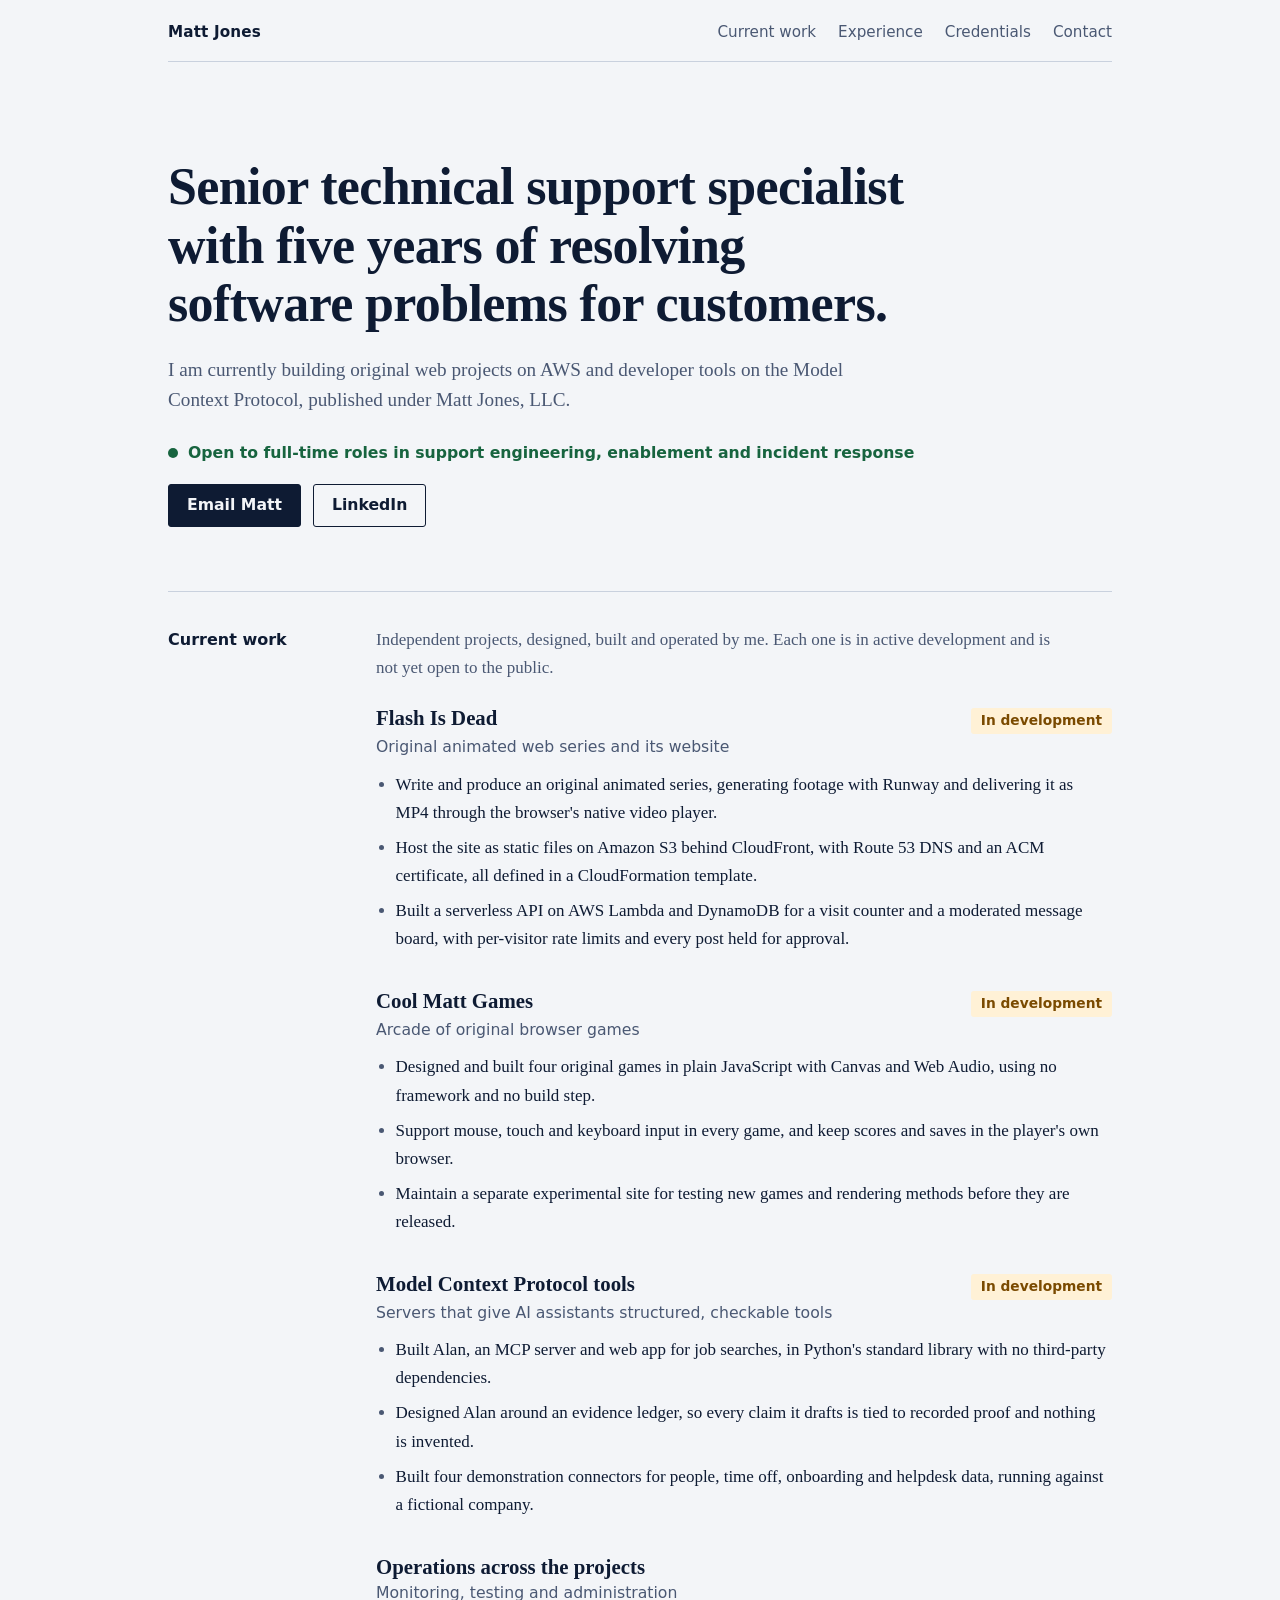
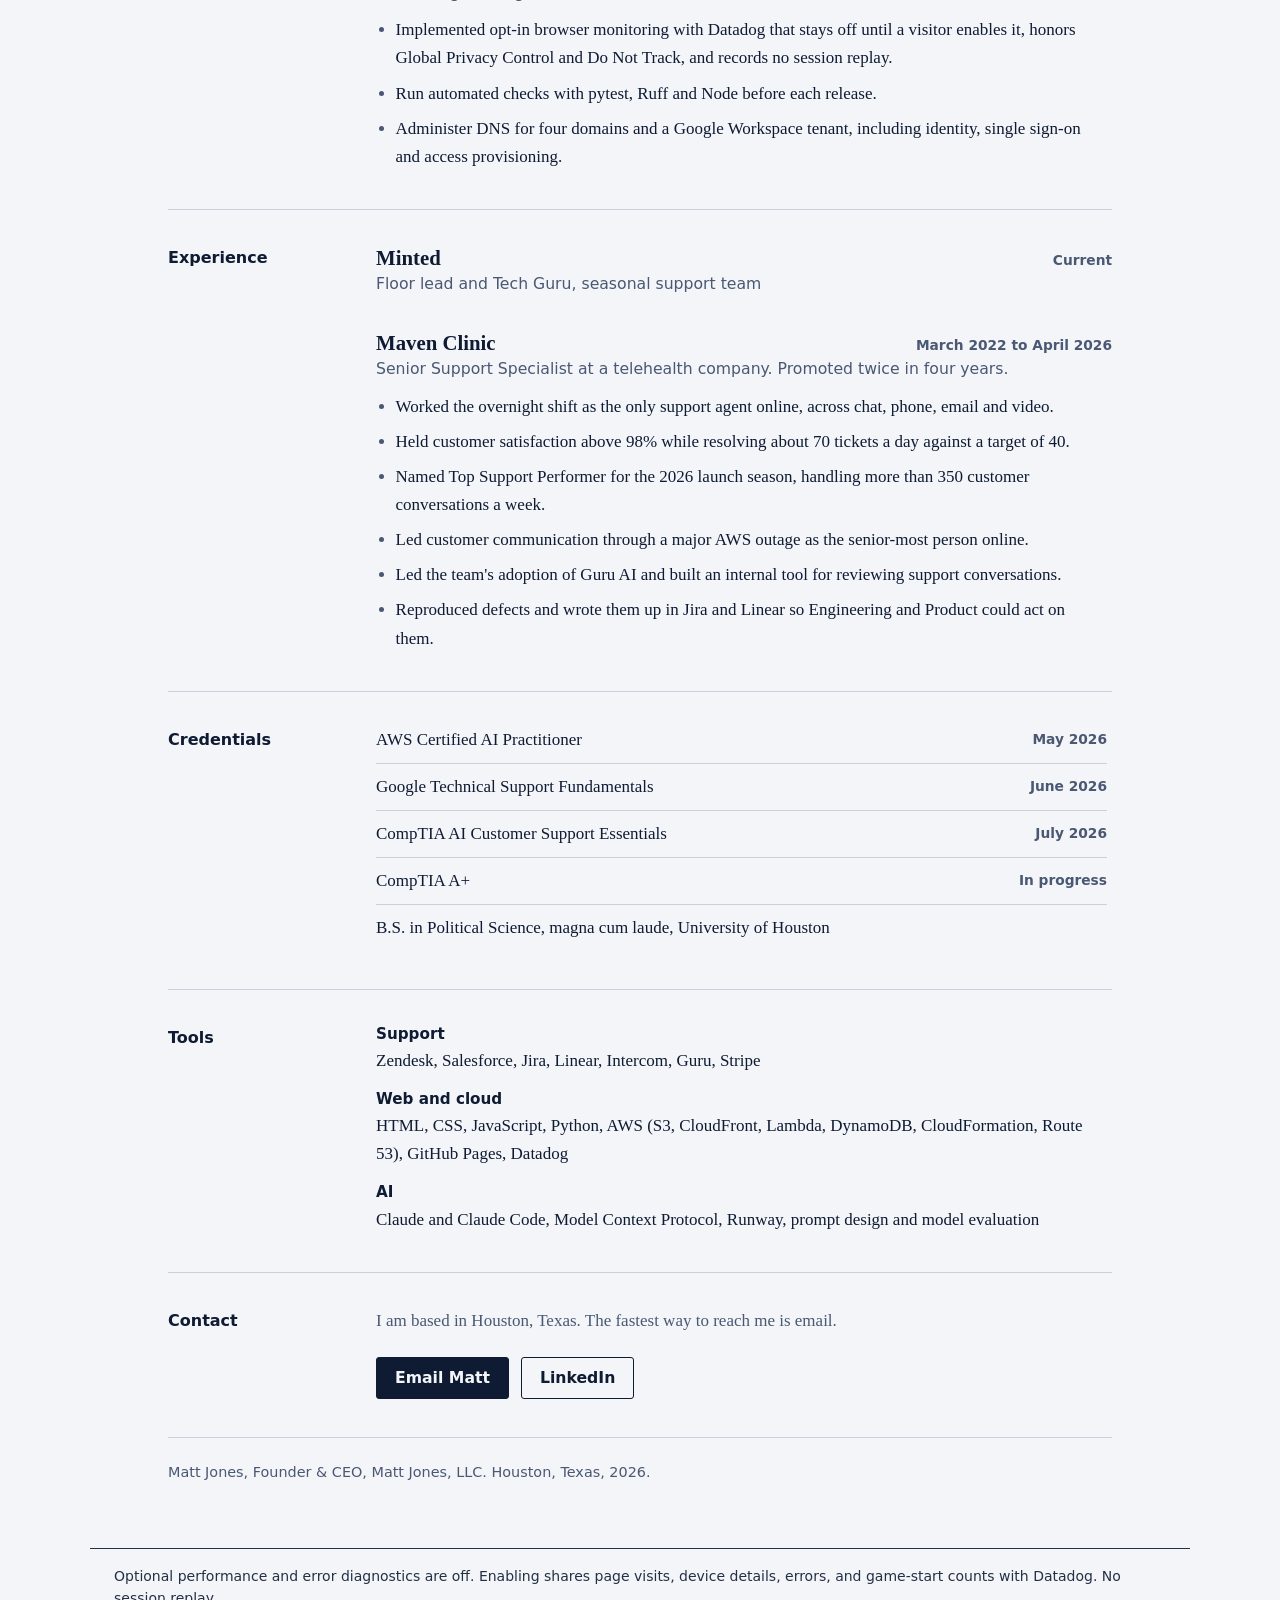
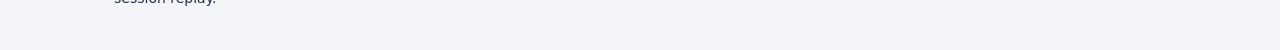
==== commit 6a1012c2: "Publish site from 1c080c8" ====
--- a/index.html
+++ b/index.html
@@ -3,181 +3,172 @@
 <head>
 <meta charset="utf-8">
 <meta name="viewport" content="width=device-width, initial-scale=1, viewport-fit=cover">
-<title>About Matt | Matt Jones, LLC</title>
-<meta name="description" content="Matt Jones, LLC is the home of Flash Is Dead and Cool Matt Games. Matt Jones: five years in tech-facing customer experience, making web cartoons and browser games on the side.">
-<meta name="theme-color" content="#071a3d">
-<meta property="og:title" content="About Matt | Matt Jones, LLC">
-<meta property="og:description" content="The person and the company behind Flash Is Dead and Cool Matt Games.">
+<title>Matt Jones | Technical support and current work</title>
+<meta name="description" content="Matt Jones is a senior technical support specialist in Houston, Texas, with five years in customer-facing software support. This page describes his current independent work on AWS, the web and the Model Context Protocol.">
+<meta name="theme-color" content="#f3f5f8" media="(prefers-color-scheme: light)">
+<meta name="theme-color" content="#0c1424" media="(prefers-color-scheme: dark)">
+<meta property="og:title" content="Matt Jones | Technical support and current work">
+<meta property="og:description" content="Senior technical support specialist. Current independent work on AWS, the web and the Model Context Protocol.">
 <meta property="og:type" content="profile">
 <meta property="og:url" content="https://matt-jones.org/">
 <link rel="canonical" href="https://matt-jones.org/">
 <link rel="icon" href="/favicon.ico?v=20261124d" sizes="16x16 32x32 48x48">
 <link rel="icon" type="image/png" sizes="16x16" href="/favicon-16x16.png?v=20261124d">
 <link rel="icon" type="image/png" sizes="32x32" href="/favicon-32x32.png?v=20261124d">
-<link rel="stylesheet" href="/assets/site.css">
-<link rel="stylesheet" href="/assets/hub.css">
+<link rel="stylesheet" href="/assets/main.css">
 <script defer src="/assets/monitoring-config.js"></script>
 <script defer src="/assets/monitoring.js"></script>
 </head>
 <body>
 <a class="skip" href="#main">Skip to content</a>
-<div class="sky-bubbles" aria-hidden="true"></div>
 
-<div class="page">
-  <header class="topbar">
-    <a class="brand" href="/"><span class="brand-orb" aria-hidden="true"></span>Matt Jones</a>
-    <nav class="nav" aria-label="Site">
-      <a href="https://flashisdead.com/">Flash Is Dead</a>
-      <a href="https://coolmatt.games/">Cool Matt Games</a>
-      <a href="/" aria-current="page">About</a>
+<div class="wrap">
+  <header class="top">
+    <a class="name" href="/">Matt Jones</a>
+    <nav aria-label="Sections">
+      <a href="#work">Current work</a>
+      <a href="#experience">Experience</a>
+      <a href="#credentials">Credentials</a>
+      <a href="#contact">Contact</a>
     </nav>
   </header>
 
   <main id="main">
-    <div class="masthead with-pal">
+    <section class="lead" aria-labelledby="lead-title">
+      <h1 id="lead-title">Senior technical support specialist with five years of resolving software problems for customers.</h1>
+      <p class="now">I am currently building original web projects on AWS and developer tools on the Model Context Protocol, published under Matt Jones, LLC.</p>
+      <p class="open">Open to full-time roles in support engineering, enablement and incident response</p>
+      <div class="actions">
+        <a class="btn primary" href="mailto:matt@matt-jones.org">Email Matt</a>
+        <a class="btn" href="https://www.linkedin.com/in/mattjoneshtx" rel="noopener">LinkedIn</a>
+      </div>
+    </section>
+
+    <section class="row" id="work" aria-labelledby="work-title">
+      <h2 id="work-title">Current work</h2>
       <div>
-        <h1 class="wordmark">Hi, I'm Matt.</h1>
-        <p class="tagline">I fix software problems for customers. After hours I build websites, games, and cartoons, all of it under Matt Jones, LLC.</p>
+        <p class="note">Independent projects, designed, built and operated by me. Each one is in active development and is not yet open to the public.</p>
+
+        <article class="entry" id="flash-is-dead">
+          <div class="entry-head">
+            <h3>Flash Is Dead</h3>
+            <span class="status">In development</span>
+          </div>
+          <p class="what">Original animated web series and its website</p>
+          <ul>
+            <li>Write and produce an original animated series, generating footage with Runway and delivering it as MP4 through the browser's native video player.</li>
+            <li>Host the site as static files on Amazon S3 behind CloudFront, with Route 53 DNS and an ACM certificate, all defined in a CloudFormation template.</li>
+            <li>Built a serverless API on AWS Lambda and DynamoDB for a visit counter and a moderated message board, with per-visitor rate limits and every post held for approval.</li>
+          </ul>
+        </article>
+
+        <article class="entry" id="games">
+          <div class="entry-head">
+            <h3>Cool Matt Games</h3>
+            <span class="status">In development</span>
+          </div>
+          <p class="what">Arcade of original browser games</p>
+          <ul>
+            <li>Designed and built four original games in plain JavaScript with Canvas and Web Audio, using no framework and no build step.</li>
+            <li>Support mouse, touch and keyboard input in every game, and keep scores and saves in the player's own browser.</li>
+            <li>Maintain a separate experimental site for testing new games and rendering methods before they are released.</li>
+          </ul>
+        </article>
+
+        <article class="entry" id="mcp">
+          <div class="entry-head">
+            <h3>Model Context Protocol tools</h3>
+            <span class="status">In development</span>
+          </div>
+          <p class="what">Servers that give AI assistants structured, checkable tools</p>
+          <ul>
+            <li>Built Alan, an MCP server and web app for job searches, in Python's standard library with no third-party dependencies.</li>
+            <li>Designed Alan around an evidence ledger, so every claim it drafts is tied to recorded proof and nothing is invented.</li>
+            <li>Built four demonstration connectors for people, time off, onboarding and helpdesk data, running against a fictional company.</li>
+          </ul>
+        </article>
+
+        <article class="entry" id="stack">
+          <div class="entry-head">
+            <h3>Operations across the projects</h3>
+          </div>
+          <p class="what">Monitoring, testing and administration</p>
+          <ul>
+            <li>Implemented opt-in browser monitoring with Datadog that stays off until a visitor enables it, honors Global Privacy Control and Do Not Track, and records no session replay.</li>
+            <li>Run automated checks with pytest, Ruff and Node before each release.</li>
+            <li>Administer DNS for four domains and a Google Workspace tenant, including identity, single sign-on and access provisioning.</li>
+          </ul>
+        </article>
       </div>
-      <div class="heroes">
-        <img class="hero-matt" src="/assets/cast/matt.webp" alt="Matt, a tired-looking cartoon guy in a green plaid shirt over a campfire t-shirt" width="190" height="600">
+    </section>
+
+    <section class="row" id="experience" aria-labelledby="experience-title">
+      <h2 id="experience-title">Experience</h2>
+      <div>
+        <article class="entry">
+          <div class="entry-head">
+            <h3>Minted</h3>
+            <span class="dates">Current</span>
+          </div>
+          <p class="what">Floor lead and Tech Guru, seasonal support team</p>
+        </article>
+
+        <article class="entry">
+          <div class="entry-head">
+            <h3>Maven Clinic</h3>
+            <span class="dates">March 2022 to April 2026</span>
+          </div>
+          <p class="what">Senior Support Specialist at a telehealth company. Promoted twice in four years.</p>
+          <ul>
+            <li>Worked the overnight shift as the only support agent online, across chat, phone, email and video.</li>
+            <li>Held customer satisfaction above 98% while resolving about 70 tickets a day against a target of 40.</li>
+            <li>Named Top Support Performer for the 2026 launch season, handling more than 350 customer conversations a week.</li>
+            <li>Led customer communication through a major AWS outage as the senior-most person online.</li>
+            <li>Led the team's adoption of Guru AI and built an internal tool for reviewing support conversations.</li>
+            <li>Reproduced defects and wrote them up in Jira and Linear so Engineering and Product could act on them.</li>
+          </ul>
+        </article>
       </div>
-    </div>
+    </section>
 
-    <div class="desk">
-      <section class="win" aria-labelledby="mission-title">
-        <div class="win-bar">
-          <h2 id="mission-title">The mission</h2>
-          <span class="win-dots" aria-hidden="true"><i></i><i></i><i></i></span>
+    <section class="row" id="credentials" aria-labelledby="credentials-title">
+      <h2 id="credentials-title">Credentials</h2>
+      <ul class="plain">
+        <li><span>AWS Certified AI Practitioner</span><span class="dates">May 2026</span></li>
+        <li><span>Google Technical Support Fundamentals</span><span class="dates">June 2026</span></li>
+        <li><span>CompTIA AI Customer Support Essentials</span><span class="dates">July 2026</span></li>
+        <li><span>CompTIA A+</span><span class="dates">In progress</span></li>
+        <li><span>B.S. in Political Science, magna cum laude, University of Houston</span></li>
+      </ul>
+    </section>
+
+    <section class="row" id="tools" aria-labelledby="tools-title">
+      <h2 id="tools-title">Tools</h2>
+      <dl class="tools">
+        <dt>Support</dt>
+        <dd>Zendesk, Salesforce, Jira, Linear, Intercom, Guru, Stripe</dd>
+        <dt>Web and cloud</dt>
+        <dd>HTML, CSS, JavaScript, Python, AWS (S3, CloudFront, Lambda, DynamoDB, CloudFormation, Route 53), GitHub Pages, Datadog</dd>
+        <dt>AI</dt>
+        <dd>Claude and Claude Code, Model Context Protocol, Runway, prompt design and model evaluation</dd>
+      </dl>
+    </section>
+
+    <section class="row" id="contact" aria-labelledby="contact-title">
+      <h2 id="contact-title">Contact</h2>
+      <div>
+        <p class="note">I am based in Houston, Texas. The fastest way to reach me is email.</p>
+        <div class="actions">
+          <a class="btn primary" href="mailto:matt@matt-jones.org">Email Matt</a>
+          <a class="btn" href="https://www.linkedin.com/in/mattjoneshtx" rel="noopener">LinkedIn</a>
         </div>
-        <div class="win-body">
-          <p>Matt Jones is like anyone else. A guy who grew up on an internet that used to be fun. It had websites made by no name people that became important overnight. Now it all is in the hands of a few websites, a few people.</p>
-          <p>At Matt Jones, LLC, I want to make the internet fun again. Remember playing games on your computer? Or watching flash toons? I wanted to bring that back... so I did.</p>
-          <p><strong>Thanks for stopping by. I hope you have fun.</strong></p>
-        </div>
-      </section>
-
-      <section class="win" aria-labelledby="work-title" id="work">
-        <div class="win-bar">
-          <h2 id="work-title">Where to find the work</h2>
-          <span class="win-dots" aria-hidden="true"><i></i><i></i><i></i></span>
-        </div>
-        <div class="win-body">
-          <div class="shelf">
-            <a class="cart is-new" href="https://flashisdead.com/" id="flash-is-dead">
-              <picture class="cart-new"><source media="(prefers-reduced-motion: reduce)" srcset="/assets/gifs/new-badge.png"><img class="gif" src="/assets/gifs/new-badge.gif" alt="New" width="64" height="64"></picture>
-              <span class="cart-art toon" aria-hidden="true"></span>
-              <span><strong>Flash Is Dead</strong><span>Toons and games made the way the internet used to make them. Now showing: The Overlords.</span></span>
-            </a>
-            <a class="cart" href="https://coolmatt.games/">
-              <span class="cart-art corner" aria-hidden="true"></span>
-              <span><strong>Cool Matt Games</strong><span>Small free browser games, from one-button Corner Shot to the RPG SHAPES.</span></span>
-            </a>
-          </div>
-          <p class="fine">In development: an experimental arcade for coolmattgames.io, where new games and ideas get tried before they earn a place in the main arcade.</p>
-        </div>
-      </section>
-
-      <div class="stack">
-        <section class="win" aria-labelledby="short-title">
-          <div class="win-bar">
-            <h2 id="short-title">The short version</h2>
-            <span class="win-dots" aria-hidden="true"><i></i><i></i><i></i></span>
-          </div>
-          <div class="win-body">
-            <p>I've spent five years on the technical side of customer experience. I'm the person you reach when the software breaks, who works out why and stays on it until it's fixed.</p>
-            <p>Four of those years were at Maven Clinic, a telehealth company, where I worked the overnight shift as the only support agent online and was promoted twice. These days I'm a floor lead and Tech Guru on Minted's seasonal team.</p>
-            <p>The web design started as a hobby and turned into a second job I don't get paid for.</p>
-          </div>
-        </section>
-
-        <section class="win" aria-labelledby="good-title">
-          <div class="win-bar">
-            <h2 id="good-title">What I'm good at</h2>
-            <span class="win-dots" aria-hidden="true"><i></i><i></i><i></i></span>
-          </div>
-          <div class="win-body">
-            <ul class="plain-list">
-              <li><strong>Untangling technical problems.</strong> Reproducing the bug, writing it up so an engineer can act on it, and keeping the customer in the loop.</li>
-              <li><strong>Staying calm when things are on fire.</strong> I ran customer communication through a major AWS outage as the senior-most person online.</li>
-              <li><strong>Getting teams to use AI tools.</strong> I led my team's rollout of Guru AI and built an internal tool for reviewing support conversations.</li>
-              <li><strong>Building for the web.</strong> Plain HTML, CSS and JavaScript. No frameworks were harmed in the making of these sites.</li>
-            </ul>
-          </div>
-        </section>
-
-        <section class="win" aria-labelledby="why-title">
-          <div class="win-bar">
-            <h2 id="why-title">Why toons and games?</h2>
-            <span class="win-dots" aria-hidden="true"><i></i><i></i><i></i></span>
-          </div>
-          <div class="win-body">
-            <p>A certain math-games website got a lot of us through the school day, and a handful of cartoon sites got us through the evening. These sites are my nod to both: somewhere you go on purpose, watch or play for five minutes, and leave feeling a little better.</p>
-            <p>There are no ads, no accounts and no feed. Your high scores stay in your own browser.</p>
-          </div>
-        </section>
       </div>
-
-      <div class="stack">
-        <section class="win" aria-labelledby="scores-title">
-          <div class="win-bar">
-            <h2 id="scores-title">High scores</h2>
-            <span class="win-dots" aria-hidden="true"><i></i><i></i><i></i></span>
-          </div>
-          <div class="win-body">
-            <table class="scores">
-              <caption>From the day job, not the games.</caption>
-              <tbody>
-                <tr><th scope="row">Customer satisfaction<small>Maven Clinic, overnight shift</small></th><td><span class="lcd">98%+</span></td></tr>
-                <tr><th scope="row">Tickets a day<small>The target was 40</small></th><td><span class="lcd">~70</span></td></tr>
-                <tr><th scope="row">Conversations a week<small>2026 launch season</small></th><td><span class="lcd">350+</span></td></tr>
-                <tr><th scope="row">Promotions<small>In four years</small></th><td><span class="lcd">2</span></td></tr>
-              </tbody>
-            </table>
-          </div>
-        </section>
-
-        <section class="win" aria-labelledby="stack-title" id="stack">
-          <div class="win-bar">
-            <h2 id="stack-title">How it's built</h2>
-            <span class="win-dots" aria-hidden="true"><i></i><i></i><i></i></span>
-          </div>
-          <div class="win-body">
-            <p><strong>No plugin required.</strong> Flash needed a plugin. Everything I publish runs on what your browser already ships with.</p>
-            <ul class="plain-list">
-              <li><strong>Pages:</strong> HTML, CSS, JavaScript, written by hand. No framework and no build step.</li>
-              <li><strong>Games:</strong> Canvas and Web Audio. Scores and saves stay in your own browser.</li>
-              <li><strong>Toons:</strong> Written by me, generated with Runway, and played as MP4 by the browser's own video element.</li>
-              <li><strong>Hosting:</strong> Static files, no servers to run. Flash Is Dead is served from Amazon S3 through CloudFront. The arcade and this page are served from GitHub Pages.</li>
-              <li><strong>Diagnostics:</strong> Datadog, opt-in. Monitoring stays off until you turn it on. No session replay.</li>
-              <li><strong>Checks:</strong> pytest, Ruff and Node cover links, content rules and monitoring behavior before a release.</li>
-            </ul>
-          </div>
-        </section>
-
-        <section class="win" aria-labelledby="hi-title" id="leadership">
-          <div class="win-bar">
-            <h2 id="hi-title">Say hi</h2>
-            <span class="win-dots" aria-hidden="true"><i></i><i></i><i></i></span>
-          </div>
-          <div class="win-body">
-            <div class="who"><picture><source media="(prefers-reduced-motion: reduce)" srcset="/assets/gifs/mail.png"><img class="gif" src="/assets/gifs/mail.gif" alt="" width="96" height="88"></picture><p><strong>Matt Jones</strong>, Founder &amp; CEO, Matt Jones, LLC. I'm looking for my next full-time role in support engineering, enablement or incident response. If you're hiring, or you just beat my score, write to me.</p></div>
-            <div class="btn-row">
-              <a class="btn" href="mailto:matt@matt-jones.org">Email Matt</a>
-              <a class="btn btn-quiet" href="https://www.linkedin.com/in/mattjoneshtx" rel="noopener">LinkedIn</a>
-            </div>
-          </div>
-        </section>
-      </div>
-    </div>
+    </section>
   </main>
 
-  <footer class="status">
-    <p><picture><source media="(prefers-reduced-motion: reduce)" srcset="/assets/gifs/equalizer.png"><img class="gif" src="/assets/gifs/equalizer.gif" alt="" width="46" height="32"></picture>Matt Jones, LLC</p>
-    <p>Made in Houston, Texas by Matt Jones, 2026. <a href="https://flashisdead.com/">Flash Is Dead</a> &middot; <a href="https://coolmatt.games/">Cool Matt Games</a></p>
+  <footer class="foot">
+    <p>Matt Jones, Founder &amp; CEO, Matt Jones, LLC. Houston, Texas, 2026.</p>
   </footer>
 </div>
-
-<script src="/assets/site.js"></script>
 </body>
 </html>
--- a/assets/main.css
+++ b/assets/main.css
@@ -0,0 +1,128 @@
+/* matt-jones.org: one stylesheet, no web fonts, no images.
+   Charter carries the reading text; Avenir Next carries labels, dates and navigation. */
+
+:root {
+  --paper: #f3f5f8;
+  --ink: #0e1b33;
+  --muted: #4a5873;
+  --rule: #c9d1de;
+  --link: #1f4fa3;
+  --dev-ink: #7a4a00;
+  --dev-fill: #fff1d6;
+  --open: #17643f;
+  --serif: Charter, "Bitstream Charter", "Sitka Text", Cambria, Georgia, serif;
+  --sans: "Avenir Next", Avenir, "Segoe UI", system-ui, sans-serif;
+  color-scheme: light dark;
+}
+
+@media (prefers-color-scheme: dark) {
+  :root {
+    --paper: #0c1424;
+    --ink: #e6ecf5;
+    --muted: #9fb0cc;
+    --rule: #26344f;
+    --link: #8fb4f5;
+    --dev-ink: #f0c674;
+    --dev-fill: #3a2c0c;
+    --open: #7fd4a6;
+  }
+}
+
+* { box-sizing: border-box; }
+
+html { -webkit-text-size-adjust: 100%; }
+
+body {
+  margin: 0;
+  background: var(--paper);
+  color: var(--ink);
+  font: 1.0625rem/1.65 var(--serif);
+}
+
+a { color: var(--link); text-underline-offset: .18em; }
+a:hover { text-decoration-thickness: 2px; }
+:focus-visible { outline: 3px solid var(--link); outline-offset: 3px; border-radius: 2px; }
+
+.skip { position: absolute; left: -999px; }
+.skip:focus { left: 16px; top: 12px; background: var(--paper); padding: 6px 10px; }
+
+.wrap { max-width: 62rem; margin: 0 auto; padding: 0 24px; }
+
+/* Top bar */
+.top {
+  display: flex; flex-wrap: wrap; align-items: baseline; justify-content: space-between; gap: 8px 24px;
+  padding: 22px 0 18px; border-bottom: 1px solid var(--rule);
+  font: 500 .95rem/1.4 var(--sans);
+}
+.top .name { font-weight: 700; color: var(--ink); text-decoration: none; letter-spacing: .01em; }
+.top nav { display: flex; flex-wrap: wrap; gap: 4px 22px; }
+.top nav a { color: var(--muted); text-decoration: none; }
+.top nav a:hover { color: var(--ink); text-decoration: underline; }
+
+/* Opening statement */
+.lead { padding: clamp(40px, 9vw, 96px) 0 clamp(32px, 6vw, 64px); }
+.lead h1 {
+  margin: 0; max-width: 21em;
+  font: 700 clamp(1.9rem, 4.6vw, 3.25rem)/1.12 var(--serif);
+  letter-spacing: -.012em; text-wrap: balance;
+}
+.lead .now { margin: 22px 0 0; max-width: 38em; font-size: 1.2rem; line-height: 1.55; color: var(--muted); }
+.lead .open {
+  display: flex; align-items: center; gap: 10px; margin: 28px 0 0;
+  font: 600 .98rem/1.4 var(--sans); color: var(--open);
+}
+.lead .open::before { content: ""; flex: none; width: 10px; height: 10px; border-radius: 50%; background: currentColor; }
+
+.actions { display: flex; flex-wrap: wrap; gap: 12px; margin-top: 20px; }
+.btn {
+  display: inline-block; padding: 10px 18px; border: 1.5px solid var(--ink); border-radius: 3px;
+  font: 600 .98rem/1.3 var(--sans); text-decoration: none; color: var(--ink);
+}
+.btn.primary { background: var(--ink); color: var(--paper); }
+.btn:hover { border-color: var(--link); }
+.btn.primary:hover { background: var(--link); }
+
+/* The ledger: section name on the left, entries on the right */
+.row { display: grid; grid-template-columns: 11rem minmax(0, 1fr); gap: 0 32px; padding: 34px 0 38px; border-top: 1px solid var(--rule); }
+.row > h2 { margin: 3px 0 0; font: 700 1rem/1.4 var(--sans); }
+.row .note { margin: 0 0 22px; max-width: 40em; color: var(--muted); }
+
+.entry + .entry { margin-top: 34px; }
+.entry-head { display: flex; flex-wrap: wrap; align-items: baseline; justify-content: space-between; gap: 6px 16px; }
+.entry h3 { margin: 0; font: 700 1.3rem/1.3 var(--serif); }
+.entry .what { margin: 2px 0 0; font: 500 .98rem/1.45 var(--sans); color: var(--muted); }
+.entry ul { margin: 12px 0 0; padding-left: 1.15em; max-width: 43em; }
+.entry li { margin-top: 7px; }
+.entry li::marker { color: var(--muted); }
+
+.status, .dates { flex: none; font: 600 .86rem/1.3 var(--sans); white-space: nowrap; }
+.status { padding: 4px 10px; border-radius: 3px; background: var(--dev-fill); color: var(--dev-ink); }
+.dates { color: var(--muted); }
+
+.plain { margin: 0; padding: 0; list-style: none; max-width: 43em; }
+.plain li { display: flex; flex-wrap: wrap; justify-content: space-between; gap: 2px 16px; padding: 9px 0; border-top: 1px solid var(--rule); }
+.plain li:first-child { border-top: 0; padding-top: 0; }
+.plain .dates { align-self: center; }
+
+.tools { margin: 0; max-width: 43em; }
+.tools dt { font: 700 .95rem/1.4 var(--sans); margin-top: 14px; }
+.tools dt:first-child { margin-top: 0; }
+.tools dd { margin: 2px 0 0; }
+
+.foot { padding: 24px 0 40px; border-top: 1px solid var(--rule); font: 500 .9rem/1.5 var(--sans); color: var(--muted); }
+.foot p { margin: 0; }
+
+@media (max-width: 720px) {
+  .row { grid-template-columns: 1fr; padding: 28px 0 32px; }
+  .row > h2 { margin-bottom: 16px; }
+  .wrap { padding: 0 16px; }
+}
+
+@media print {
+  body { background: #fff; color: #000; font-size: 10.5pt; }
+  .top nav, .actions, .skip, [aria-label="Site diagnostics"] { display: none !important; }
+  .lead { padding: 18pt 0 12pt; }
+  .lead h1 { font-size: 20pt; }
+  .row { padding: 12pt 0; break-inside: avoid-page; }
+  .status { background: none; padding: 0; color: #000; }
+}
